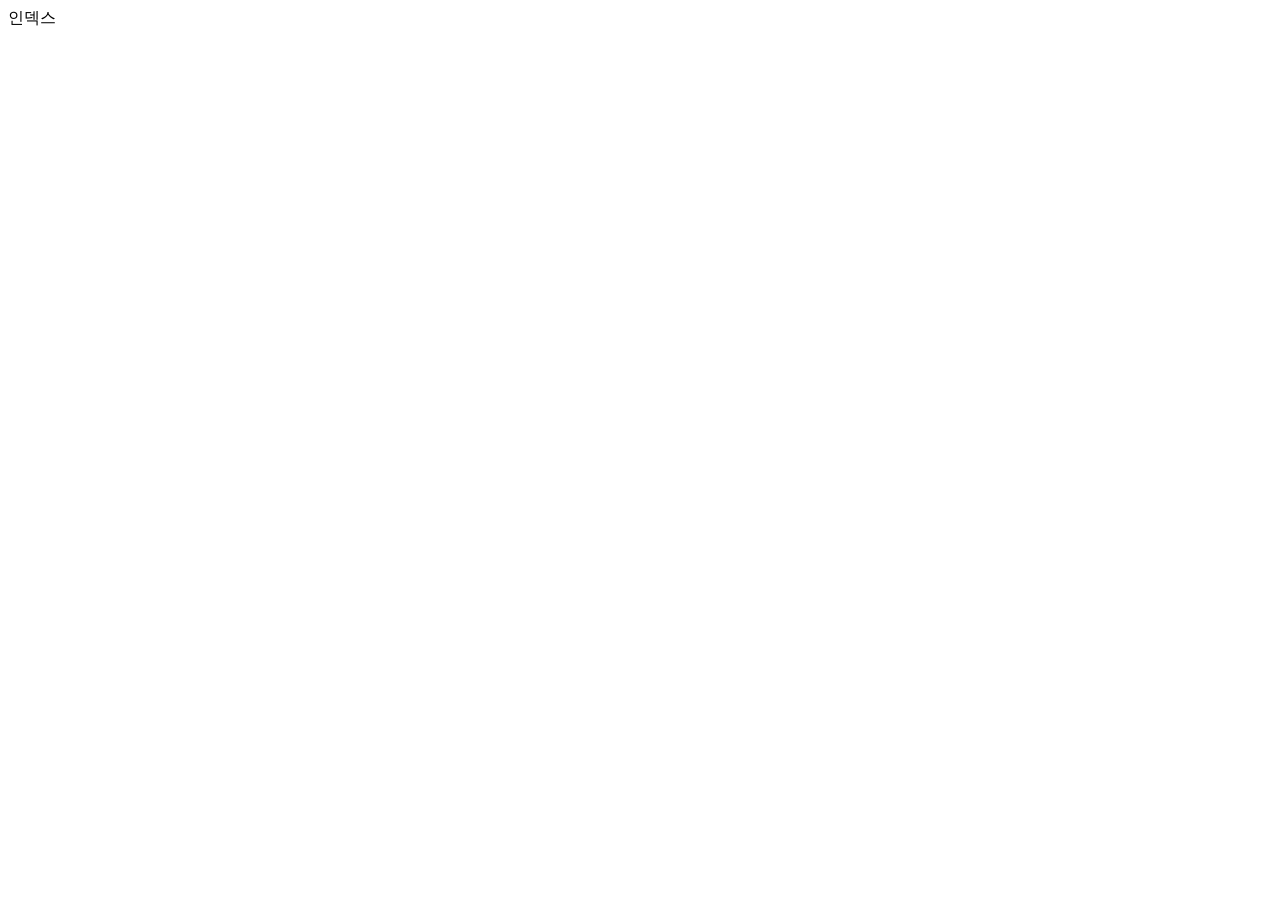
==== index.html @ f9bd388b "포트폴리오" ====
<!DOCTYPE html>
<html lang="ko">
<head>
  <meta charset="UTF-8">
  <meta name="viewport" content="width=device-width, initial-scale=1.0">
  <meta http-equiv="X-UA-Compatible" content="ie=edge">
  <title>Document</title>
</head>
<body>
  인덱스
</body>
</html>
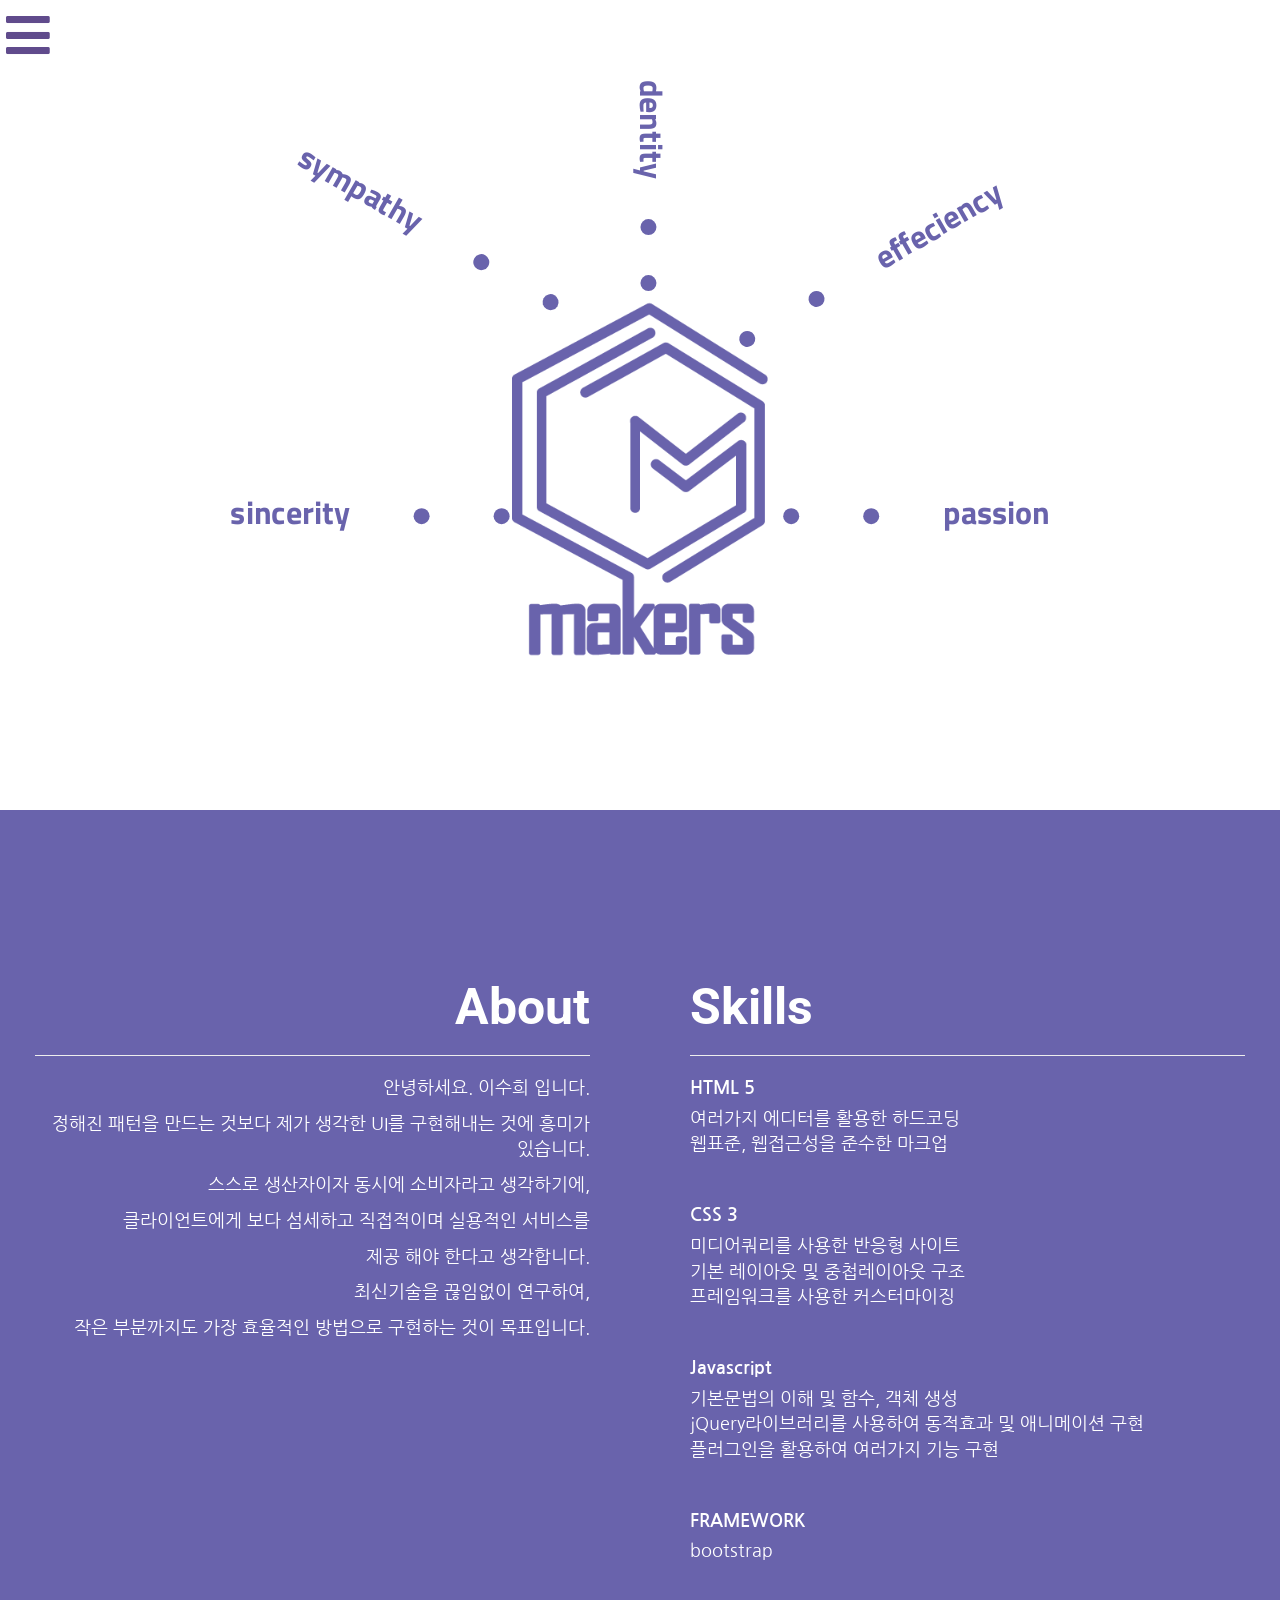
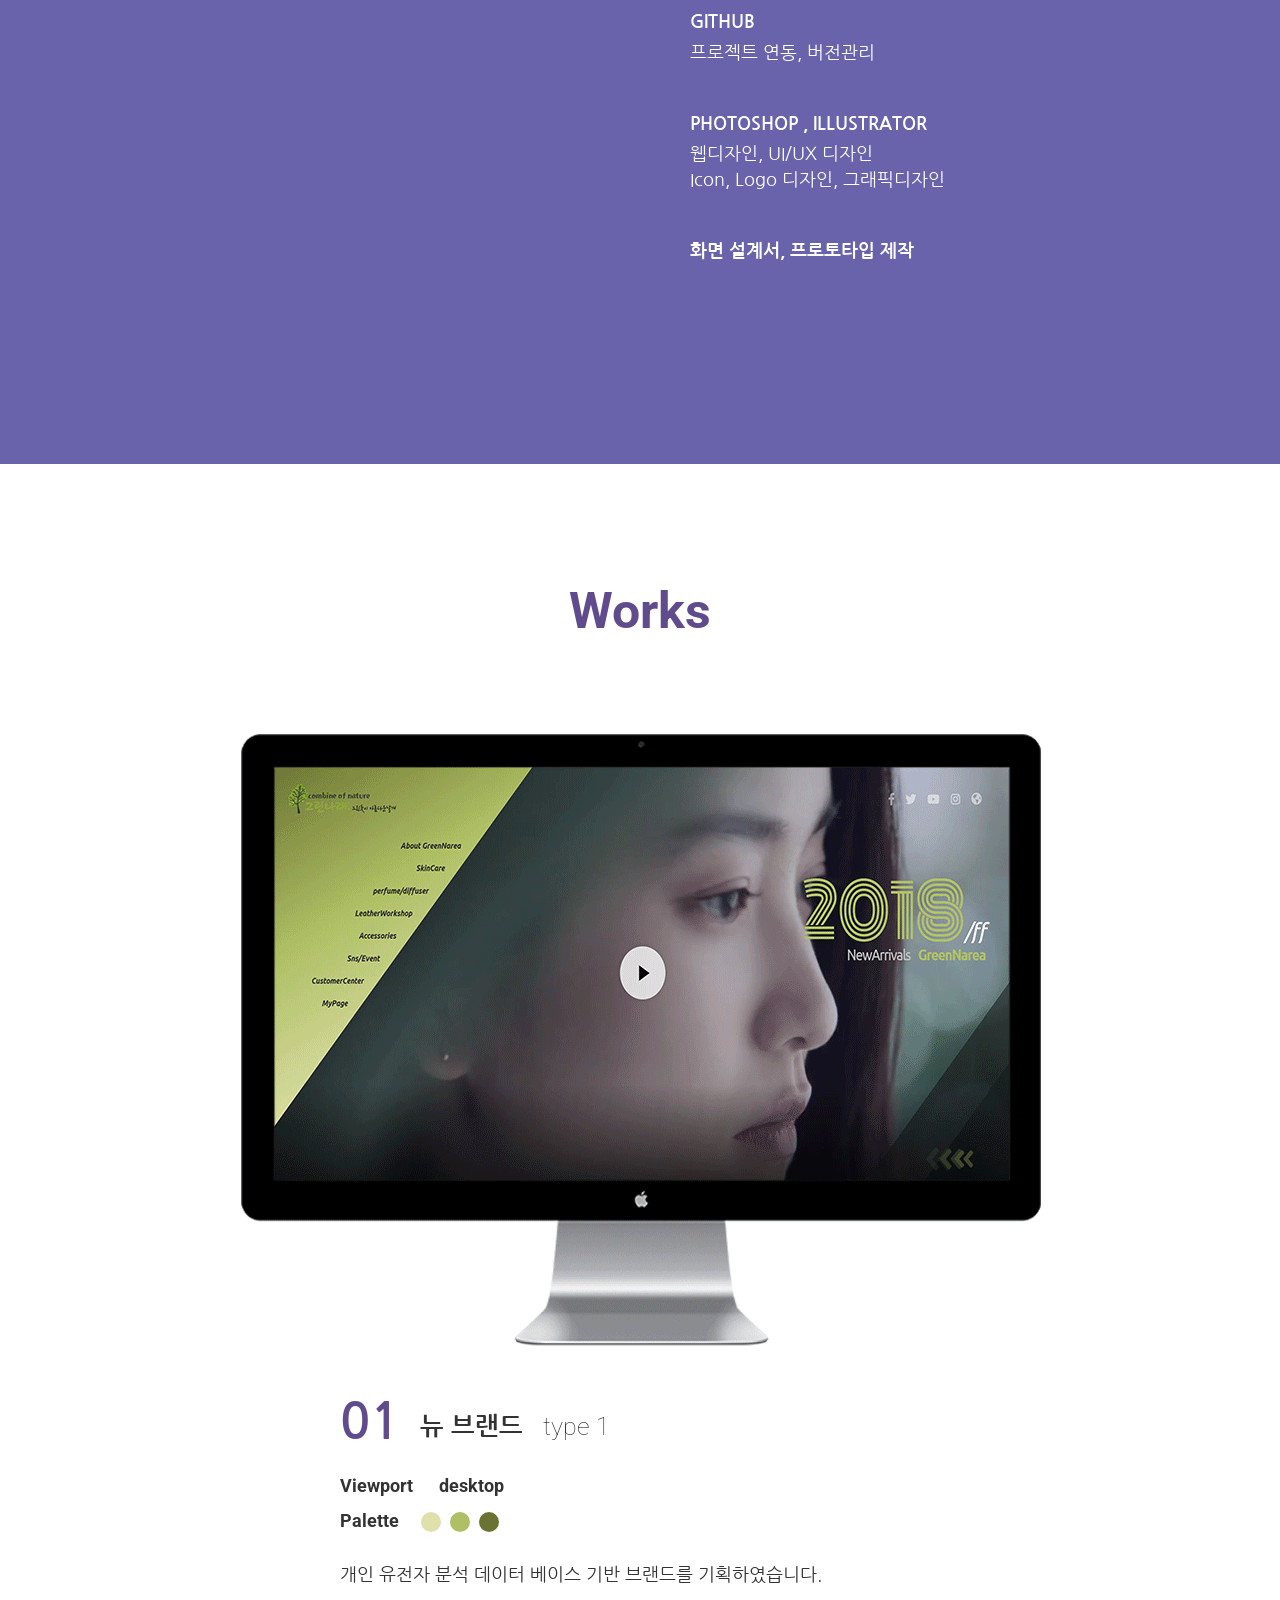
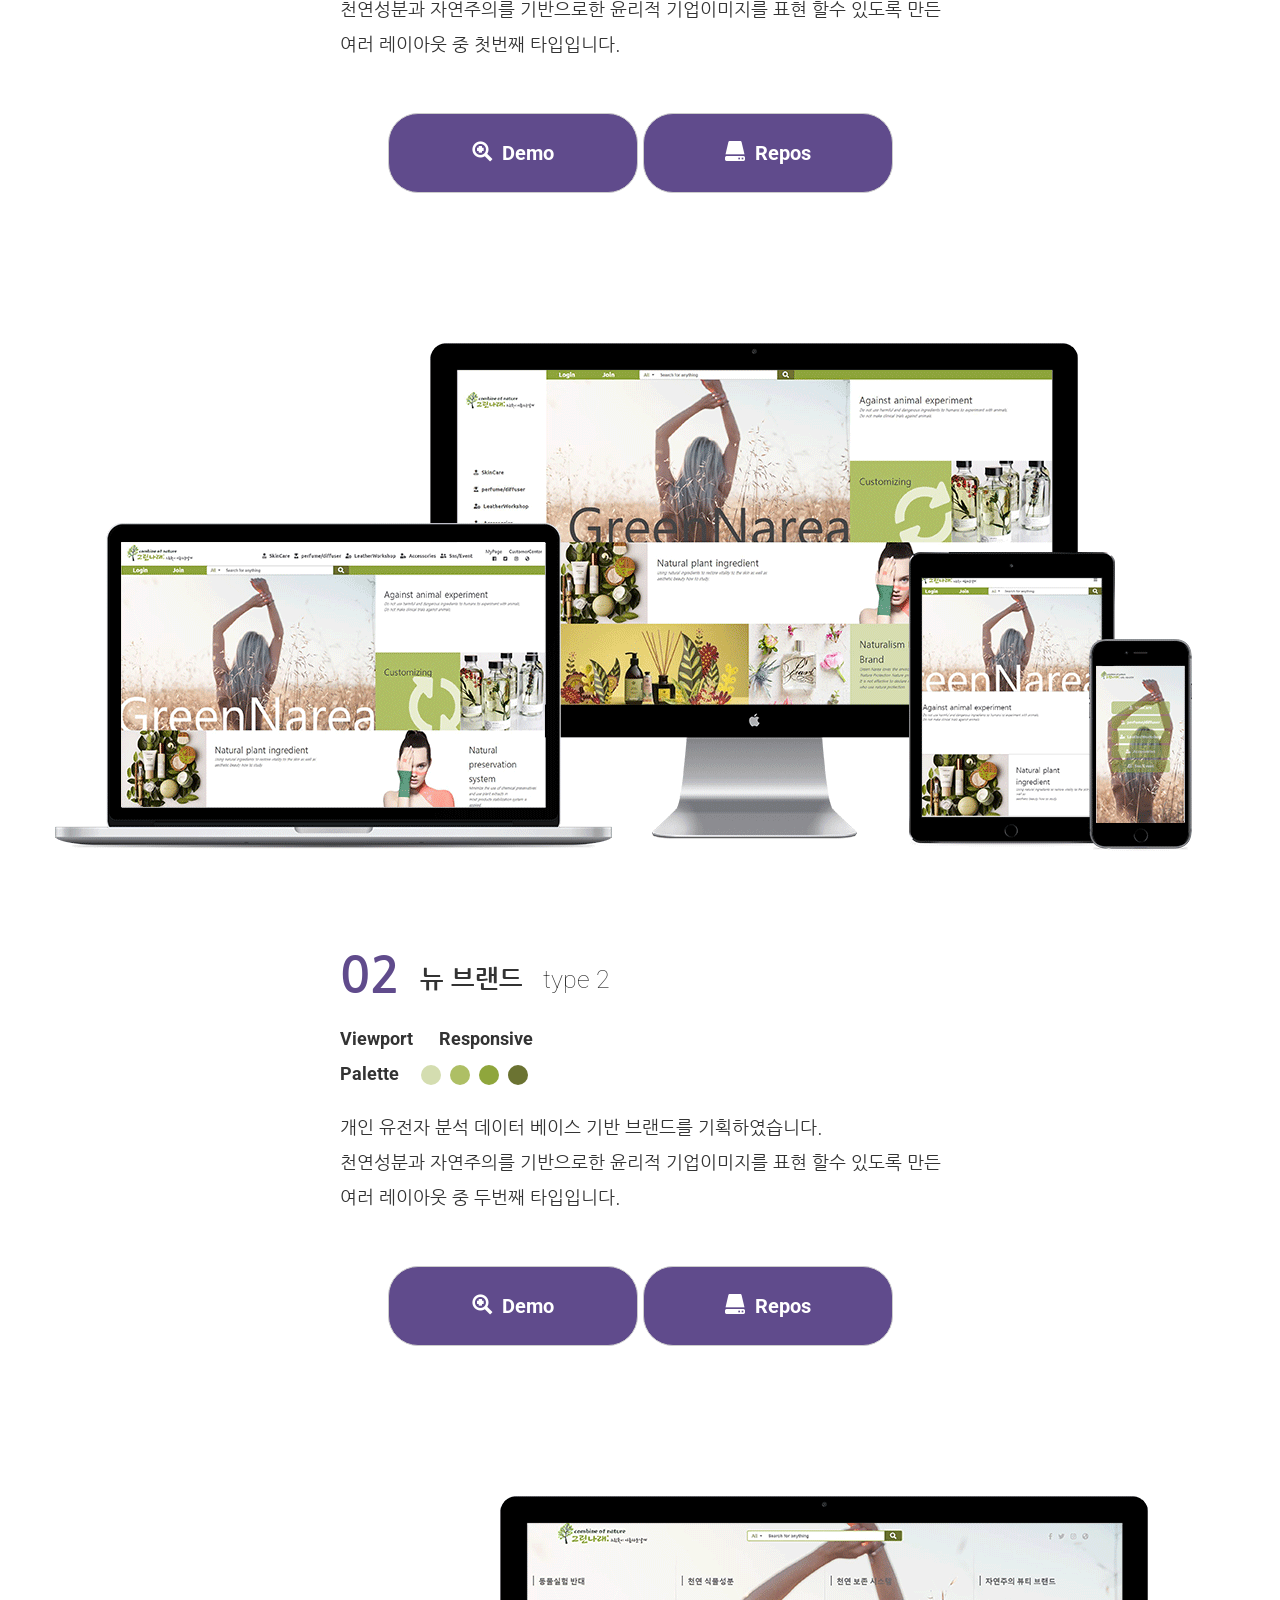
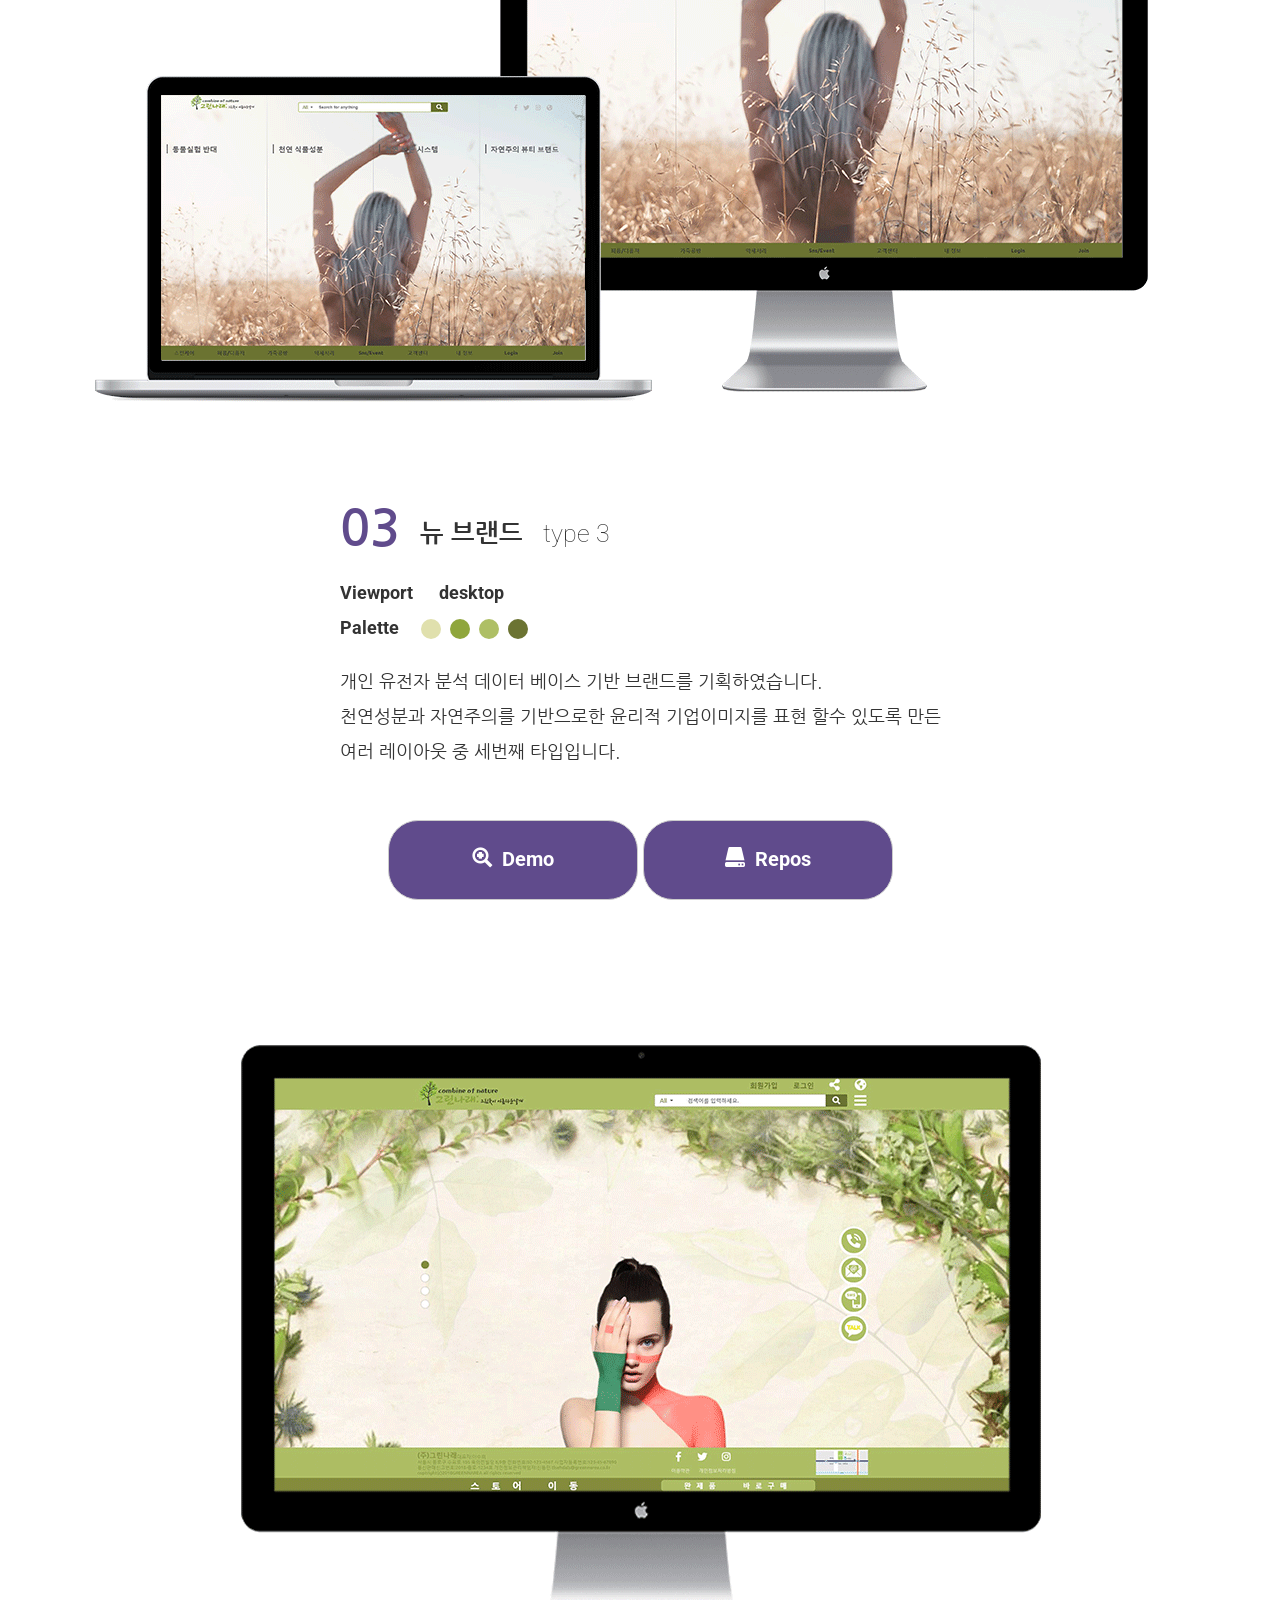
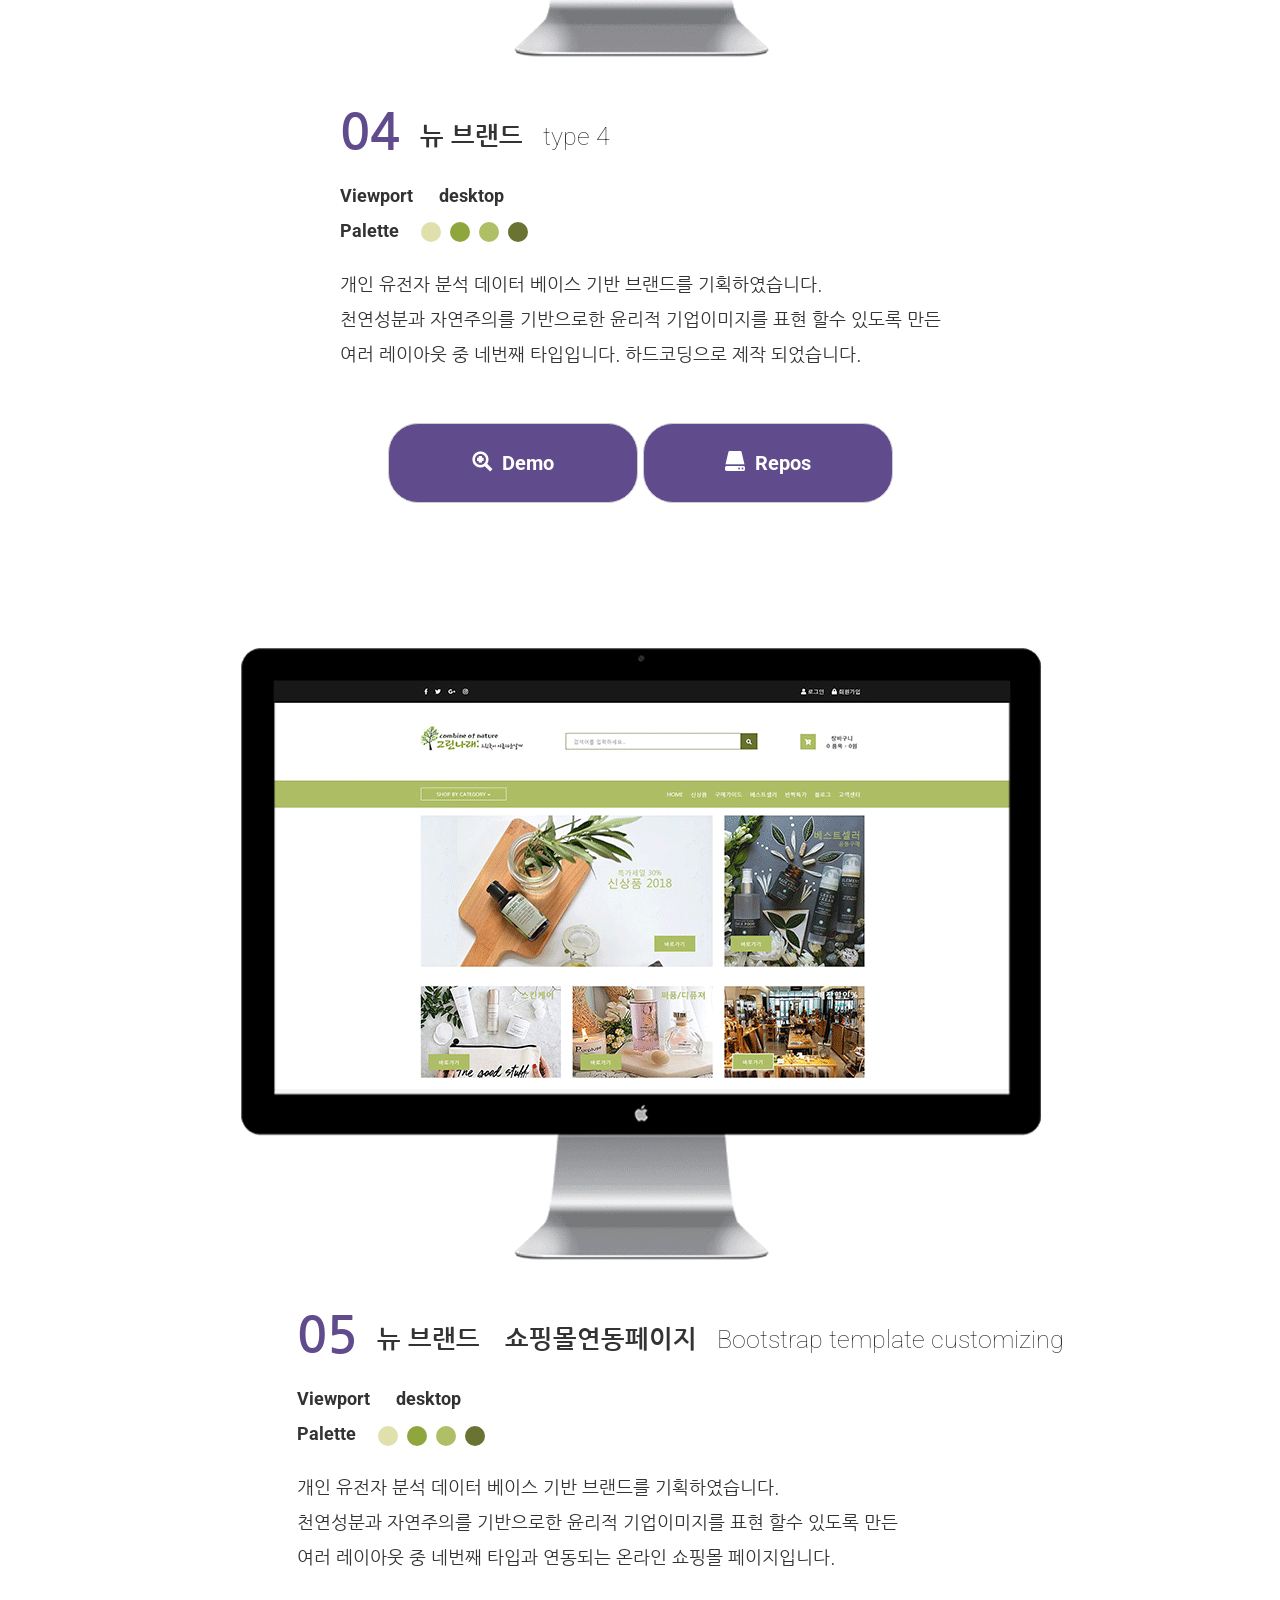
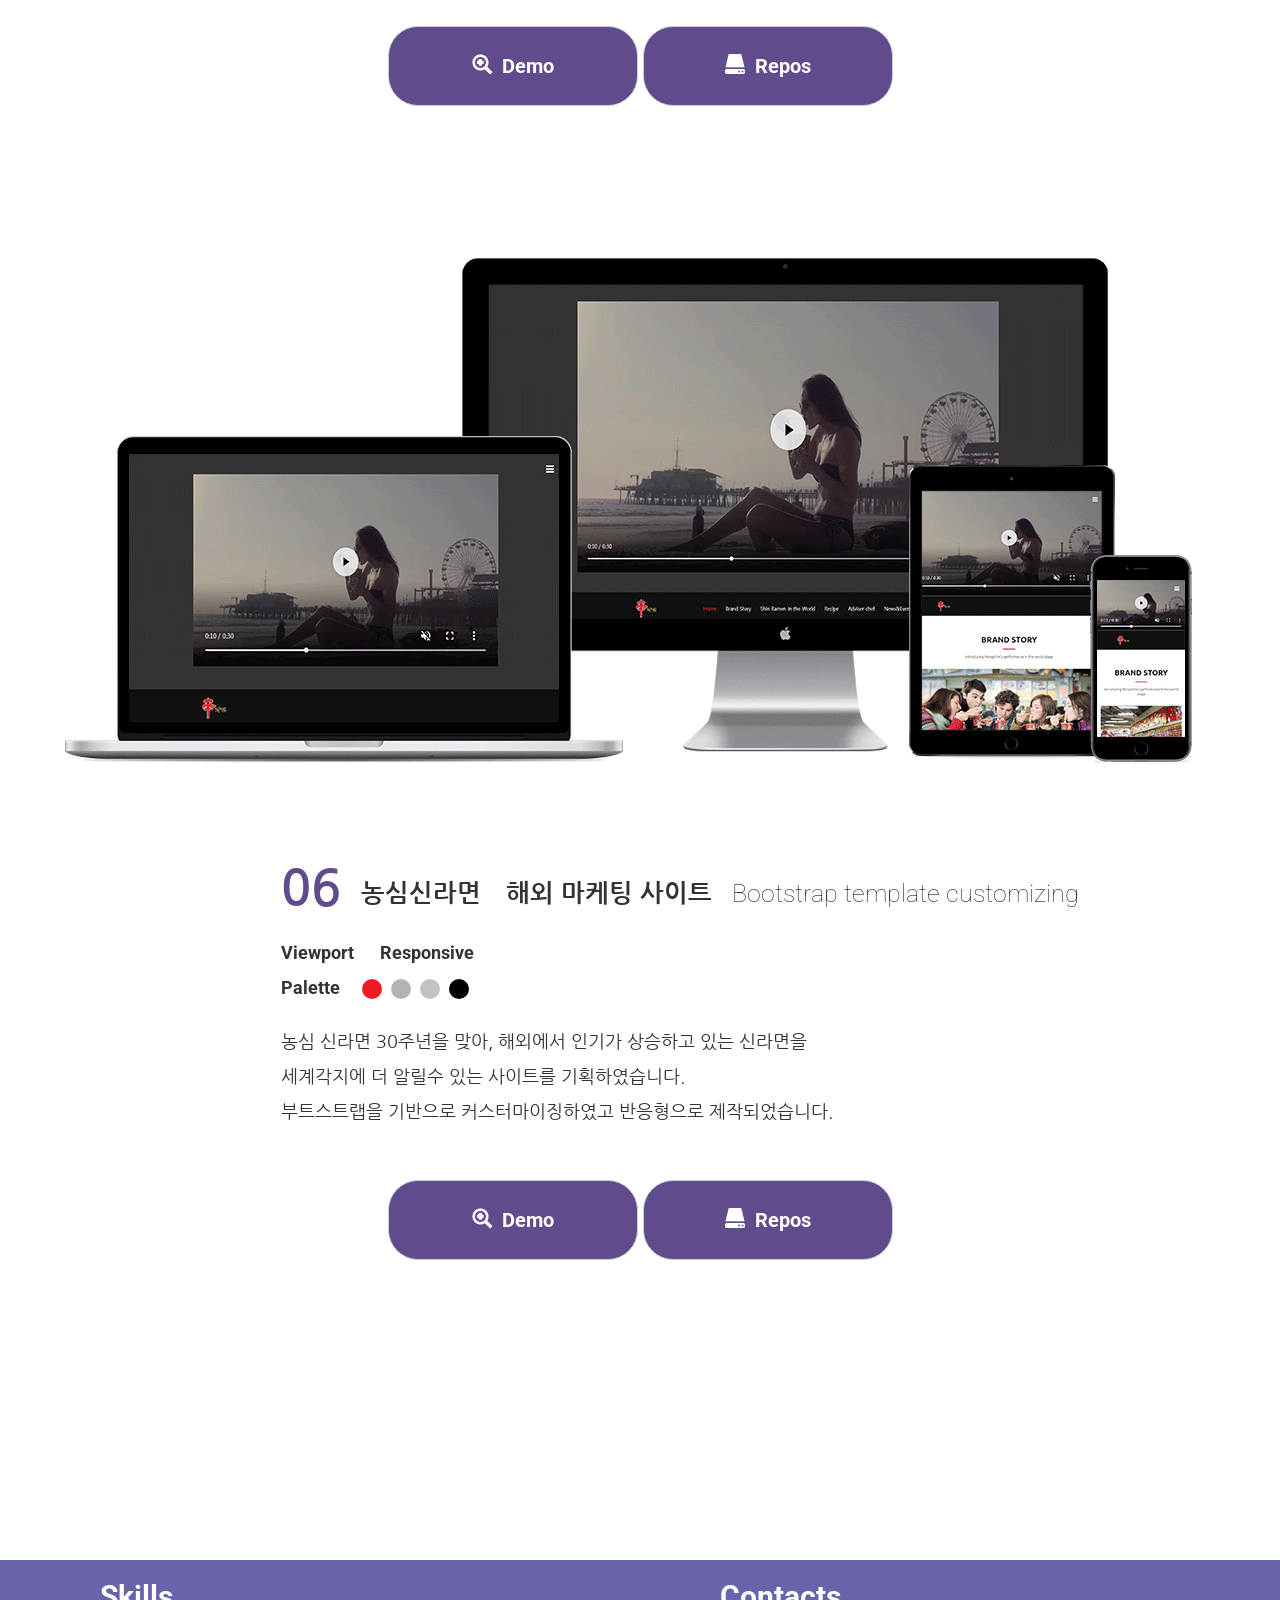
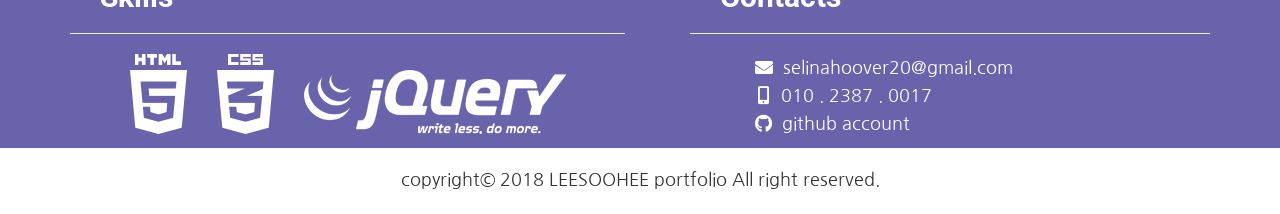
==== commit b57538e5: "up" ====
--- a/index.html
+++ b/index.html
@@ -4,9 +4,255 @@
   <meta charset="UTF-8">
   <meta name="viewport" content="width=device-width, initial-scale=1.0">
   <meta http-equiv="X-UA-Compatible" content="ie=edge">
-  <title>Document</title>
+  <title>PORTFOLIO | 웹 퍼블리셔 이수희</title>
+  <link rel="shortcut icon" href="img/favi.png" type="image/x-icon">
+  <link rel="stylesheet" href="https://maxcdn.bootstrapcdn.com/bootstrap/3.3.2/css/bootstrap.min.css">
+  <link rel="stylesheet" href="https://use.fontawesome.com/releases/v5.3.1/css/all.css" integrity="sha384-mzrmE5qonljUremFsqc01SB46JvROS7bZs3IO2EmfFsd15uHvIt+Y8vEf7N7fWAU" crossorigin="anonymous">
+  <link rel="stylesheet" href="css/style.css">
+  <script src="https://cdnjs.cloudflare.com/ajax/libs/jquery/3.3.1/jquery.min.js"></script>
+  <script src="https://maxcdn.bootstrapcdn.com/bootstrap/3.3.2/js/bootstrap.min.js"></script>
+  <script type="text/javascript" src="js/custom.js"></script>
 </head>
-<body>
-  인덱스
-</body>
-</html>
+<body data-spy="scroll" data-target="#sideNav">
+  <div class="container-fluid sizing">
+    <div class="row content">
+      <!-- nav //////////////////////////////////////////////////////////////////////-->
+      <nav id="sideNav" class="bg-lavender">
+        <button id="menu"><i class="fas fa-bars "></i></button>
+        <ul class="nav nav-pills nav-stacked">
+          <li><a href="#home">HOME</a></li>
+          <li><a href="#about">ABOUT</a></li>
+          <li><a href="#skills">SKILLS</a></li>
+          <li><a href="#portfolio">PORTFOLIO</a></li>
+          <li><a href="#contact">CONTACT</a></li>
+        </ul>
+      </nav>
+      <section>
+        <!-- page1 > HOME ///////////////////////////////////////////////////////////-->
+        <article id="home" class="center sizing">
+            <div class="logo center">
+              <img src="img/logo.png" alt="logo">
+            </div>
+            <div class="values center">
+              <ul>
+                <li>sincerity<span class="bg-pantone cir1"></span><span class="bg-pantone cir2"></span></li>
+                <li>sympathy<span class="bg-pantone cir1"></span><span class="bg-pantone cir2"></span></li>
+                <li>identity<span class="bg-pantone cir1"></span><span class="bg-pantone cir2"></span></li>
+                <li><span class="bg-pantone cir1"></span><span class="bg-pantone cir2"></span>effeciency</li>
+                <li><span class="bg-pantone cir1"></span><span class="bg-pantone cir2"></span>passion</li>
+              </ul>
+            </div>
+        </article>
+        <!-- page2 > about skills ///////////////////////////////////////////////////-->
+        <article id="about" class="bg-pantone row sizing">
+          <div class="text-box box1 col-md-6">
+          <h2>About</h2>
+          <hr>
+            <p>안녕하세요. 이수희 입니다.</p>
+            <p>정해진 패턴을 만드는 것보다 제가 생각한 UI를 구현해내는 것에 흥미가 있습니다.</p>
+            <p>스스로 생산자이자 동시에 소비자라고 생각하기에,</p>
+            <p>클라이언트에게 보다 섬세하고 직접적이며 실용적인 서비스를</p>
+            <p>제공 해야 한다고 생각합니다.</p>
+            <p>최신기술을 끊임없이 연구하여,</p>
+            <p>작은 부분까지도 가장 효율적인 방법으로 구현하는 것이 목표입니다.</p>
+          </div>
+          <div id="skills" class="text-box box2 col-md-6">
+            <h2>Skills</h2>
+            <hr>
+            <dl>
+              <dt>HTML 5</dt>
+              <dd>여러가지 에디터를 활용한 하드코딩</dd>
+              <dd>웹표준, 웹접근성을 준수한 마크업</dd>
+            </dl>
+            <dl>
+              <dt>CSS 3</dt>
+              <dd>미디어쿼리를 사용한 반응형 사이트</dd>
+              <dd>기본 레이아웃 및 중첩레이아웃 구조</dd>
+              <dd>프레임워크를 사용한 커스터마이징</dd>
+            </dl>
+            <dl>
+              <dt>Javascript</dt>
+              <dd>기본문법의 이해 및 함수, 객체 생성</dd>
+              <dd>jQuery라이브러리를 사용하여 동적효과 및 애니메이션 구현</dd>
+              <dd>플러그인을 활용하여 여러가지 기능 구현</dd>
+            </dl>
+            <dl>
+              <dt>FRAMEWORK</dt>
+              <dd>bootstrap</dd>
+            </dl>
+            <dl>
+              <dt>GITHUB</dt>
+              <dd>프로젝트 연동, 버전관리</dd>
+            </dl>
+            <dl>
+              <dt>PHOTOSHOP , ILLUSTRATOR</dt>
+              <dd>웹디자인, UI/UX 디자인</dd>
+              <dd>Icon, Logo 디자인, 그래픽디자인</dd>
+            </dl>
+            <dl>
+              <dt>화면 설계서, 프로토타입 제작</dt>
+            </dl>
+          </div>
+        </article>
+        <!-- page3 > portfolio //////////////////////////////////////////////////////-->
+        <article id="portfolio" class="center row sizing">
+          <h2 class="center">Works</h2>
+            <div class="Works1 center">
+              <div class="img-box center">
+                <img src="img/T1_1.png" alt="t1">
+              </div>
+              <div class="dt-box center">
+                <dl>
+                  <dt><span class="number">01</span><span class="title">뉴 브랜드</span><span class="type">type 1</span></dt>
+                  <dd class="sub_title">Viewport &emsp; desktop</dd>
+                  <dd class="sub_title">Palette&emsp; <span class="color1"></span>&ensp;<span class="color2"></span>&ensp;<span class="color3"></span></dd>
+                  <dd>개인 유전자 분석 데이터 베이스 기반 브랜드를 기획하였습니다.</dd>
+                  <dd>천연성분과 자연주의를 기반으로한 윤리적 기업이미지를 표현 할수 있도록 만든</dd>
+                  <dd>여러 레이아웃 중 첫번째 타입입니다.</dd>
+                </dl>
+              </div>
+              <button class="btn btn-default bg-lavender" aria-label="Left Align" onclick="window.open('https://selinahoover.github.io/portfolio/3.customizing/TemplateCustomizing-1.html')"><span class="glyphicon glyphicon-zoom-in" aria-hidden="true"></span>Demo</button>
+              <button class="btn btn-default bg-lavender" aria-label="Left Align" onclick="window.open('https://github.com/selinahoover/portfolio/blob/master/3.customizing/TemplateCustomizing-1.html')"><span class="glyphicon glyphicon-hdd" aria-hidden="true"></span>Repos</button>
+            </div>
+
+            <div class="Works2">
+              <div class="img-box center">
+                <img src="img/T2_all4.png" alt="t2">
+              </div>
+              <div class="dt-box center">
+                <dl>
+                  <dt><span class="number">02</span><span class="title">뉴 브랜드</span><span class="type">type 2</span></dt>
+                  <dd class="sub_title">Viewport &emsp; Responsive</dd>
+                  <dd class="sub_title">Palette&emsp; <span class="color1"></span>&ensp;<span class="color2"></span>&ensp;<span class="color3"></span>&ensp;<span class="color4"></span></dd>
+                  <dd>개인 유전자 분석 데이터 베이스 기반 브랜드를 기획하였습니다.</dd>
+                  <dd>천연성분과 자연주의를 기반으로한 윤리적 기업이미지를 표현 할수 있도록 만든</dd>
+                  <dd>여러 레이아웃 중 두번째 타입입니다.</dd>
+                </dl>
+              </div>
+              <button class="btn btn-default bg-lavender" aria-label="Left Align" onclick="window.open('https://selinahoover.github.io/portfolio/3.customizing/TemplateCustomizing-2.html')"><span class="glyphicon glyphicon-zoom-in" aria-hidden="true"></span>Demo</button>
+              <button class="btn btn-default bg-lavender" aria-label="Left Align" onclick="window.open('https://github.com/selinahoover/portfolio/blob/master/3.customizing/TemplateCustomizing-2.html')"><span class="glyphicon glyphicon-hdd" aria-hidden="true"></span>Repos</button>
+            </div>
+
+            <div class="Works3">
+              <div class="img-box center">
+                <img src="img/T4_2.png" alt="t4">
+              </div>
+              <div class="dt-box center">
+                <dl>
+                  <dt><span class="number">03</span><span class="title">뉴 브랜드</span><span class="type">type 3</span></dt>
+                  <dd class="sub_title">Viewport &emsp; desktop</dd>
+                  <dd class="sub_title">Palette&emsp; <span class="color1"></span>&ensp;<span class="color2"></span>&ensp;<span class="color3"></span>&ensp;<span class="color4"></span></dd>
+                  <dd>개인 유전자 분석 데이터 베이스 기반 브랜드를 기획하였습니다.</dd>
+                  <dd>천연성분과 자연주의를 기반으로한 윤리적 기업이미지를 표현 할수 있도록 만든</dd>
+                  <dd>여러 레이아웃 중 세번째 타입입니다.</dd>
+                </dl>
+              </div>
+              <button class="btn btn-default bg-lavender" aria-label="Left Align" onclick="window.open('https://selinahoover.github.io/portfolio/3.customizing/TemplateCustomizing-4.html')"><span class="glyphicon glyphicon-zoom-in" aria-hidden="true"></span>Demo</button>
+              <button class="btn btn-default bg-lavender" aria-label="Left Align" onclick="window.open('https://github.com/selinahoover/portfolio/blob/master/3.customizing/TemplateCustomizing-4.html')"><span class="glyphicon glyphicon-hdd" aria-hidden="true"></span>Repos</button>
+            </div>
+
+            <div class="Works4">
+              <div class="img-box center">
+                <img src="img/greennarea_desktop.png" alt="greennarea">
+              </div>
+              <div class="dt-box center">
+                <dl>
+                  <dt><span class="number">04</span><span class="title">뉴 브랜드</span><span class="type">type 4</span></dt>
+                  <dd class="sub_title">Viewport &emsp; desktop</dd>
+                  <dd class="sub_title">Palette&emsp; <span class="color1"></span>&ensp;<span class="color2"></span>&ensp;<span class="color3"></span>&ensp;<span class="color4"></span></dd>
+                  <dd>개인 유전자 분석 데이터 베이스 기반 브랜드를 기획하였습니다.</dd>
+                  <dd>천연성분과 자연주의를 기반으로한 윤리적 기업이미지를 표현 할수 있도록 만든</dd>
+                  <dd>여러 레이아웃 중 네번째 타입입니다. 하드코딩으로 제작 되었습니다.</dd>
+                </dl>
+              </div>
+              <button class="btn btn-default bg-lavender" aria-label="Left Align" onclick="window.open('https://selinahoover.github.io/portfolio/1-1.GreenNarea/index.html')"><span class="glyphicon glyphicon-zoom-in" aria-hidden="true"></span>Demo</button>
+              <button class="btn btn-default bg-lavender" aria-label="Left Align" onclick="window.open('https://github.com/selinahoover/portfolio/blob/master/1-1.GreenNarea/index.html')"><span class="glyphicon glyphicon-hdd" aria-hidden="true"></span>Repos</button>
+            </div>
+
+            <div class="Works5">
+              <div class="img-box center">
+                <img src="img/greennareaMall_desktop.png" alt="greennareaMall">
+              </div>
+              <div class="dt-box center">
+                <dl>
+                  <dt><span class="number">05</span><span class="title">뉴 브랜드&emsp;쇼핑몰연동페이지</span><span class="type">Bootstrap template customizing</span></dt>
+                  <dd class="sub_title">Viewport &emsp; desktop</dd>
+                  <dd class="sub_title">Palette&emsp; <span class="color1"></span>&ensp;<span class="color2"></span>&ensp;<span class="color3"></span>&ensp;<span class="color4"></span></dd>
+                  <dd>개인 유전자 분석 데이터 베이스 기반 브랜드를 기획하였습니다.</dd>
+                  <dd>천연성분과 자연주의를 기반으로한 윤리적 기업이미지를 표현 할수 있도록 만든</dd>
+                  <dd>여러 레이아웃 중 네번째 타입과 연동되는 온라인 쇼핑몰 페이지입니다.</dd>
+                </dl>
+              </div>
+              <button class="btn btn-default bg-lavender" aria-label="Left Align" onclick="window.open('https://selinahoover.github.io/portfolio/1-2.GreenNareaMall/index.html')"><span class="glyphicon glyphicon-zoom-in" aria-hidden="true"></span>Demo</button>
+              <button class="btn btn-default bg-lavender" aria-label="Left Align" onclick="window.open('https://github.com/selinahoover/portfolio/blob/master/1-2.GreenNareaMall/index.html')"><span class="glyphicon glyphicon-hdd" aria-hidden="true"></span>Repos</button>
+            </div>
+
+            <div class="Works6">
+              <div class="img-box center">
+                <img src="img/shinramen_all4.png" alt="shinramen">
+              </div>
+              <div class="dt-box center">
+                <dl>
+                  <dt><span class="number">06</span><span class="title">농심신라면&emsp;해외 마케팅 사이트</span><span class="type">Bootstrap template customizing</span></dt>
+                  <dd class="sub_title">Viewport &emsp; Responsive</dd>
+                  <dd class="sub_title">Palette&emsp; <span class="color1"></span>&ensp;<span class="color2"></span>&ensp;<span class="color3"></span>&ensp;<span class="color4"></span></dd>
+                  <dd>농심 신라면 30주년을 맞아,  해외에서 인기가 상승하고 있는  신라면을</dd>
+                  <dd>세계각지에 더 알릴수 있는 사이트를 기획하였습니다.</dd>
+                  <dd>부트스트랩을 기반으로 커스터마이징하였고 반응형으로 제작되었습니다.</dd>
+                </dl>
+              </div>
+              <button class="btn btn-default bg-lavender" aria-label="Left Align" onclick="window.open('https://selinahoover.github.io/portfolio/2.ShinRamen/')"><span class="glyphicon glyphicon-zoom-in" aria-hidden="true"></span>Demo</button>
+              <button class="btn btn-default bg-lavender" aria-label="Left Align" onclick="window.open('https://github.com/selinahoover/portfolio/blob/master/2.ShinRamen/index.html')"><span class="glyphicon glyphicon-hdd" aria-hidden="true"></span>Repos</button>
+            </div>
+          </article>
+        </section>
+      </div>
+    </div>
+  <!-- page4 > contact //////////////////////////////////////////////////////////-->
+  <footer id="contact" class="bg-pantone sizing">
+    <div class="container">
+      <div class="row">
+        <div class="col-sm-6 con1">
+            <h3>Skills</h3>
+            <hr>
+            <ul class="list-unstyled list-inline">
+              <li><img src="img/html.png" alt="html5"></li>
+              <li><img src="img/css.png" alt="css3"></li>
+              <li><img src="img/jquery.png" alt="jquery"></li>
+            </ul>
+        </div>
+        <div class="col-sm-6 con2">
+            <h3>Contacts</h3>
+            <hr>
+            <ul class="list-unstyled">
+              <li>
+                <span class="fas fa-envelope"></span>selinahoover20@gmail.com</li>
+              <li>
+                <span class="fas fa-mobile-alt"></span>010 . 2387 . 0017</li>
+              <li>
+                <a href="https://github.com/selinahoover/portfolio" target="_blank" title="github">
+                  <span class="fab fa-github"></span>github account</li></a>
+            </ul>
+        </div>
+      </div>
+    </div>
+    <div class="center bg-white p20 sizing">
+      copyright&copy; 2018 LEESOOHEE portfolio All right reserved.
+    </div>
+  </footer>
+
+
+  <!-- 위로가기 ///////////////////////////////////////////////////////////////////-->
+  <a href="#home" id="goTop" class="btn btn-Warning glyphicon glyphicon-arrow-up">
+    <span class="sr-only">위로가기</span>
+  </a>
+
+  <!-- 로딩화면 /////////////////////////////////////////////////////////////////// -->
+  <div id="loading">
+    <div class="loading">
+      <h1>LOADING</h1>
+      <div class="bar1"></div>
+      <div class="bar2"></div>
+      <div class="bar3"></div>
+    </div>
+  </div>
--- a/css/style.css
+++ b/css/style.css
@@ -0,0 +1,202 @@
+@charset "UTF-8";
+@import url('https://fonts.googleapis.com/css?family=Nanum+Gothic:400,700');
+@import url('https://fonts.googleapis.com/css?family=Ruslan+Display|Titillium+Web:400,600,700');
+@import url('https://fonts.googleapis.com/css?family=Roboto:400,500,700');
+
+/*  Reset CSS  */
+* { margin:0;  padding:0;}
+ul,li {list-style: none; text-decoration: none;}
+a { outline:0; text-decoration:none; display: inline-block; color:#bbb;}
+img { border:0; max-width: 100%;}
+label, span, a{ display: inline-block;}
+button{border:0; background: none; outline: none; cursor: pointer;}
+body{font-family: 'Nanum Gothic', sans-serif; font-size: 18px;}
+.text-overflow{text-overflow: ellipsis; overflow: hidden; white-space: nowrap;}
+.skip{font-size: 0; text-indent: -9999px; position: absolute; left:-9999px;}
+h2{font-size: 50px; font-weight: bold; padding-top: 100px;}
+/* common */
+.bg-pantone{background: #6963ac;}
+.bg-lavender{background: #604b8c;}
+.bg-white{background: #fff;}
+.center{text-align: center;}
+.p20{padding: 20px;}
+.sizing{box-sizing: border-box; overflow: hidden;}
+#sideNav,h2,h3,.type,.sub_title,button{font-family: 'Roboto', sans-serif;}
+
+/* color  :  #745bf5; #604b8c; #6963ac; #fff; */
+
+
+/* loading---------------------------------------------------------------------- */
+#loading{
+  position: fixed; top: 0; left:0;
+  width: 100%; height: 100%;
+  background: linear-gradient(45deg, #0f8, #08f);
+  font-family: sans-serif;
+  animation: bg 10s infinite;
+  z-index: 100;}
+.loading{
+  position: absolute;
+  top:50%; left: 50%;
+  transform: translate(-50%, -50%);
+  height: 150px;}
+.loading h1{color: #fff; letter-spacing: 10px;}
+.loading div{
+  width: 10px; height: 50px;
+  background:  rgba(255,255,255,0.7);
+  position: absolute;
+  bottom :0;
+  border-radius: 5px;
+  margin-left: -5px;
+  animation: bar 1.5s infinite;}
+.loading .bar1{left:40%;}
+.loading .bar2{left:50%; animation-delay: 0.1s;}
+.loading .bar3{left:60%;animation-delay: 0.2s;}
+@keyframes bg {
+  0%{filter:hue-rotate(0deg);}
+  100%{filter:hue-rotate(360deg);}}
+@keyframes bar {
+  0%{transform: translateY(0);}
+  33%{transform: translateY(24px); height: 10px;}
+  66%{transform: translateY(-16px);}
+  88%{transform: translateY(4px);}
+  100%{transform: translateY(0);}}
+
+
+/* 위로가기 --------------------------------------------------------------------- */
+#goTop{
+  position: fixed; right:15px; bottom: 35px; transition:1s; top:initial;
+  visibility: hidden; opacity: 0;
+}
+#goTop.on{visibility: visible; opacity: 1;}
+.btn-Warning{font-size: 30px;}
+.btn-Warning:hover{background: #604b8c;}
+
+/* nav ------------------------------------------------------------------------- */
+#sideNav{
+  position: fixed; left: -400px; height: 100%; width: 400px;
+  padding: 100px 0; transition: 0.5s; box-sizing: border-box;}
+#menu{position: absolute; right: -50px; top: 10px;}
+#menu i{font-size: 50px; color: #604b8c;}
+#sideNav ul{position: relative;top: 50%; transform: translateY(-50%);text-align: center; display: none;}
+#sideNav ul li{padding: 30px 0;}
+#sideNav ul li a:hover{color: #745bf5; font-size: 2em; transition: 1.5s;}
+#sideNav ul li a{font-size: 30px; color: #fff; line-height: 50px;}
+.nav-pills>li.active>a, .nav-pills>li.active>a:focus, .nav-pills>li.active>a:hover{background: none;}
+.nav>li>a:focus, .nav>li>a:hover{background: none;}
+
+#sideNav.open{left: 0px; transition: 0.5s; z-index: 1;}
+
+/* home ------------------------------------------------------------------------ */
+#home{height: 90vh; font-family: 'Titillium Web', sans-serif; }
+#home .logo{position:absolute; transform:translatex(-50%); bottom:63px; left:50%;}
+#home .values ul{color:#6963ac;}
+#home .values ul li{position: absolute; font-size: 40px; font-weight: bold;
+    transition: 1s;
+  }
+#home .values ul li span{width: 20px; height: 20px;
+    border-radius: 50%; margin-left: 80px;}
+#home .values ul li:nth-child(1){left: 10%;bottom: 242px;}
+#home .values ul li:nth-child(2){left: 15%; bottom: 597px; transform: rotate(30deg);}
+#home .values ul li:nth-child(3){left: 50%; top: 12%; margin-left: 15px;
+  transform: rotate(90deg) translateX(-50%); transform-origin: left;}
+#home .values ul li:nth-child(3) span{margin-left:50px;; transform: rotate(0deg);}
+#home .values ul li:nth-child(4) span,#home .values ul li:nth-child(5) span{margin-left:0; margin-right: 80px;}
+#home .values ul li:nth-child(4){right:13%; bottom: 552px; transform: rotate(-30deg);}
+#home .values ul li:nth-child(5){right:10%; bottom: 242px;}
+
+/* about skills ---------------------------------------------------------------- */
+#about{color:#fff; overflow: hidden; padding-bottom: 100px;}
+#about > div{visibility: hidden; padding: 50px;}
+#about > div:nth-child(1){text-align: right;}
+#about > div dl{padding-bottom:25px;}
+#about > div dl dt{padding-bottom: 5px;}
+.slide-left{visibility: visible !important; animation: left 2s;}
+.slide-right{visibility: visible !important; animation: right 2s;}
+@keyframes left {
+  0%{opacity: 0; transform: translateX(-100%);}
+  100%{opacity: 1; transform: translateX(0%);}
+}
+@keyframes right {
+  0%{opacity: 0; transform: translateX(100%);}
+  100%{opacity: 1; transform: translateX(0%);}
+}
+@media (max-width:1200px) {
+  #about > div{text-align: center !important;}
+}
+
+
+/* portfolio -------------------------------------------------------------------*/
+/* 공통 */
+#portfolio h2{color: #604b8c;}
+#portfolio .img-box{margin-top: 50px;}
+#portfolio .Works4 .img-box,#portfolio .Works5 .img-box{margin-top: 100px;}
+#portfolio .img-box img{}
+#portfolio .dt-box{}
+#portfolio dl{ display:inline-block; margin-bottom: 50px; text-align:left;}
+#portfolio dt{padding-bottom: 10px;}
+#portfolio dt .number{font-size:50px; color:#604b8c; padding-right:20px; vertical-align:sub;}
+#portfolio dt .title{font-size: 25px; font-weight: bold;}
+#portfolio dt .type{font-size: 25px; font-weight: 100; padding-left: 20px;}
+#portfolio .sub_title{font-weight: bold;}
+#portfolio dd span{width:20px; height:20px; background:#ccc; border-radius:50%; vertical-align:middle;}
+#portfolio dd{line-height: 35px;}
+#portfolio dd:nth-child(3){padding-bottom: 20px;}
+#portfolio button{width:250px; height:80px; border-radius:30px;
+    color:#fff; font-size:20px; font-weight:bold;}
+#portfolio button:hover{background:rgba(96, 75, 140,0.9); color:#604b8c;}
+.glyphicon-zoom-in,.glyphicon-hdd{padding-right: 10px;}
+
+/* Works1 */
+#portfolio .Works1{}
+#portfolio .Works1 dd .color1{background:#e0e0ad;}
+#portfolio .Works1 dd .color2{background:#aebf65;}
+#portfolio .Works1 dd .color3{background:#6b7332;}
+/* Works2 */
+#portfolio .Works2 dd .color1{background:#d4ddb0;}
+#portfolio .Works2 dd .color2{background:#aebf65;}
+#portfolio .Works2 dd .color3{background:#8fa63c;}
+#portfolio .Works2 dd .color4{background:#6b7332;}
+/* Works3 */
+#portfolio .Works3 dd .color1{background:#e0e0ad;}
+#portfolio .Works3 dd .color2{background:#8fa63c;}
+#portfolio .Works3 dd .color3{background:#aebf65;}
+#portfolio .Works3 dd .color4{background:#6b7332;}
+/* Works4 */
+#portfolio .Works4 dd .color1{background:#e0e0ad;}
+#portfolio .Works4 dd .color2{background:#8fa63c;}
+#portfolio .Works4 dd .color3{background:#aebf65;}
+#portfolio .Works4 dd .color4{background:#6b7332;}
+/* Works5 */
+#portfolio .Works5 dd .color1{background:#e0e0ad;}
+#portfolio .Works5 dd .color2{background:#8fa63c;}
+#portfolio .Works5 dd .color3{background:#aebf65;}
+#portfolio .Works5 dd .color4{background:#6b7332;}
+/* Works6 */
+#portfolio .Works6{padding-bottom: 300px;}
+#portfolio .Works6 dd .color1{background:#ed1c24;}
+#portfolio .Works6 dd .color2{background:#b3b3b3;}
+#portfolio .Works6 dd .color3{background:#c2c2c2;}
+#portfolio .Works6 dd .color4{background:#000;}
+
+
+/* footer contact --------------------------------------------------------------*/
+#contact {}
+#contact h3{font-size:30px; font-weight:bold;
+    color:#fff; padding-left:30px;}
+#contact ul{padding-left: 50px;}
+#contact li{float:left; padding:0 15px; line-height:28px; color:#fff;}
+#contact .con2 li{float: none;}
+#contact a{color: #fff;}
+#contact a:focus, #contact a:hover{color:#000; text-decoration:none;}
+#contact li span{padding-right: 10px;}
+#contact  li:nth-child(2) span{padding-left:3px; padding-right: 12px;}
+#contact .con1{}
+#contact .con2{padding-left: 50px;}
+#contact .text-center{clear: both;font-size:20px; color:#604b8c; padding: 50px 0;}
+
+
+/* media query -----------------------------------------------------------------*/
+@media (min-width:768px){
+  #home{transform: scale(0.8);}
+  #portfolio .Works5 .dt-box,#portfolio .Works6 .dt-box{padding-left: 80px;}
+}
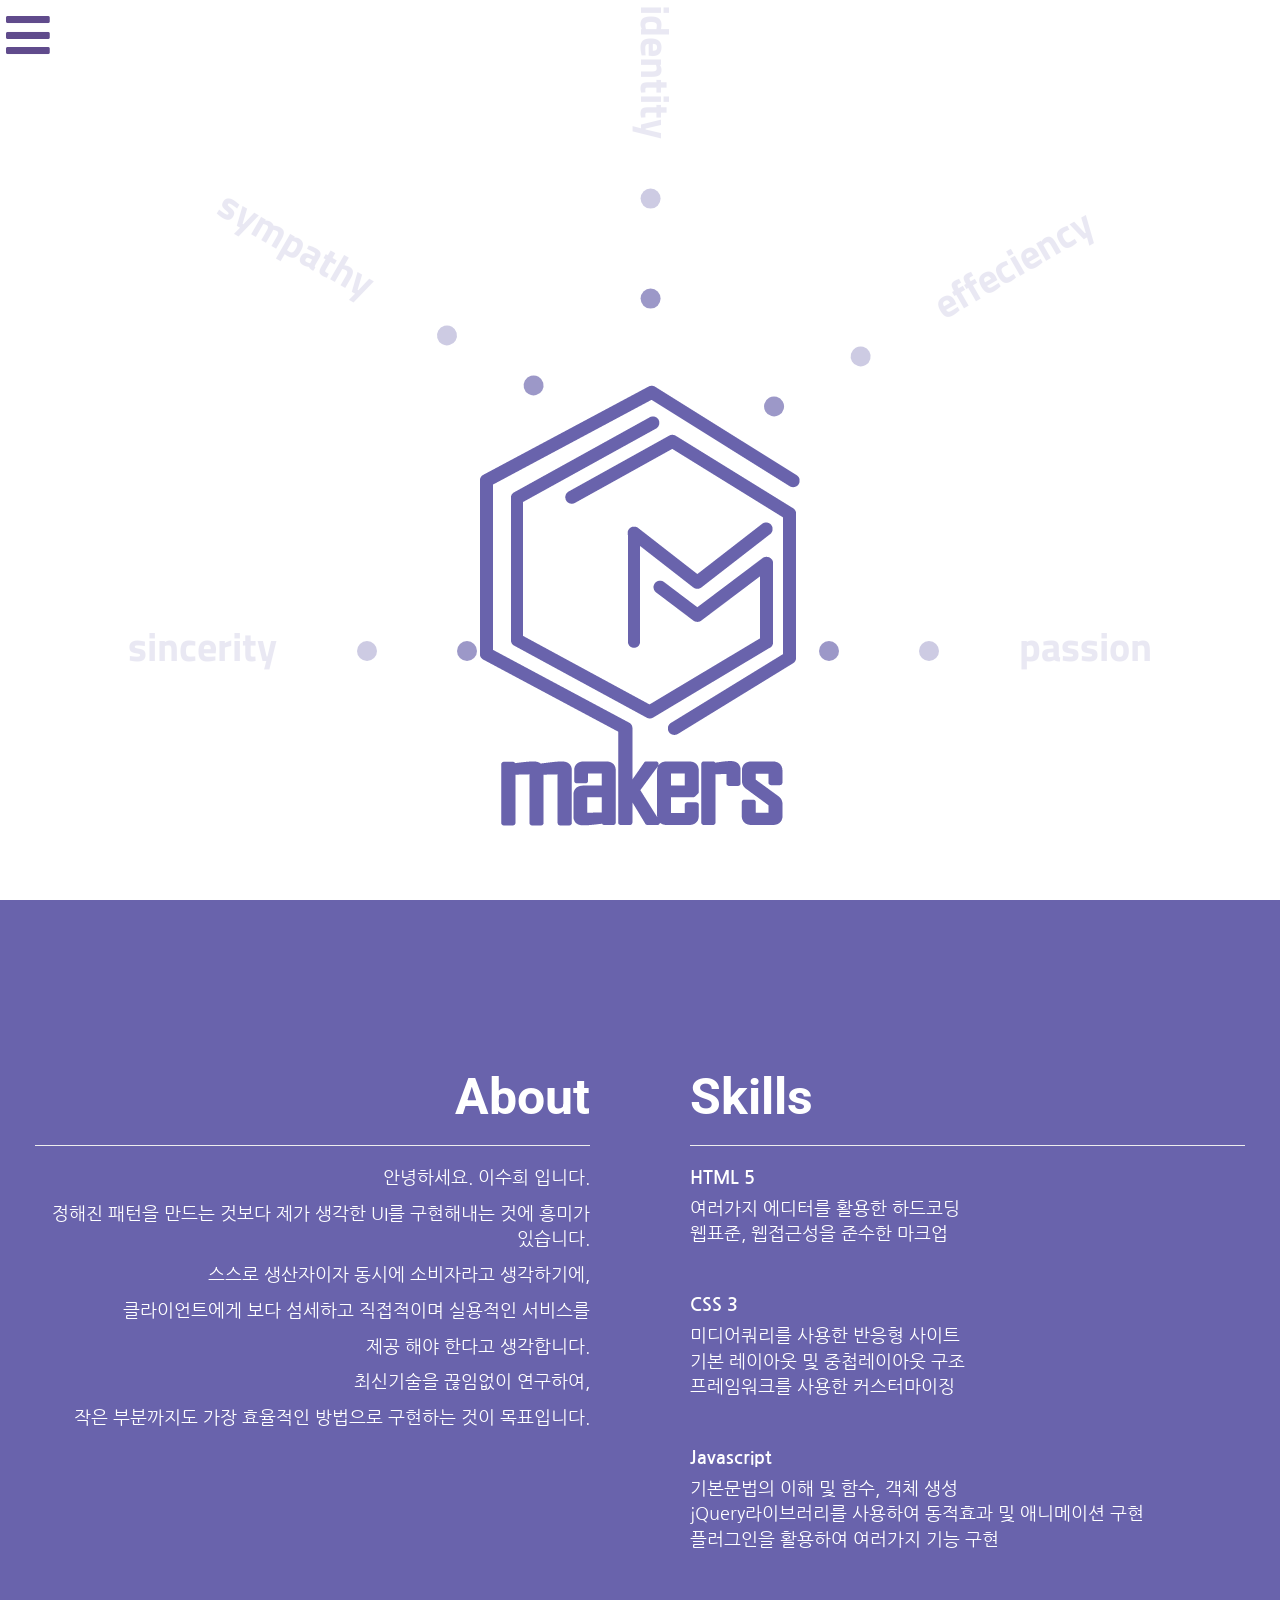
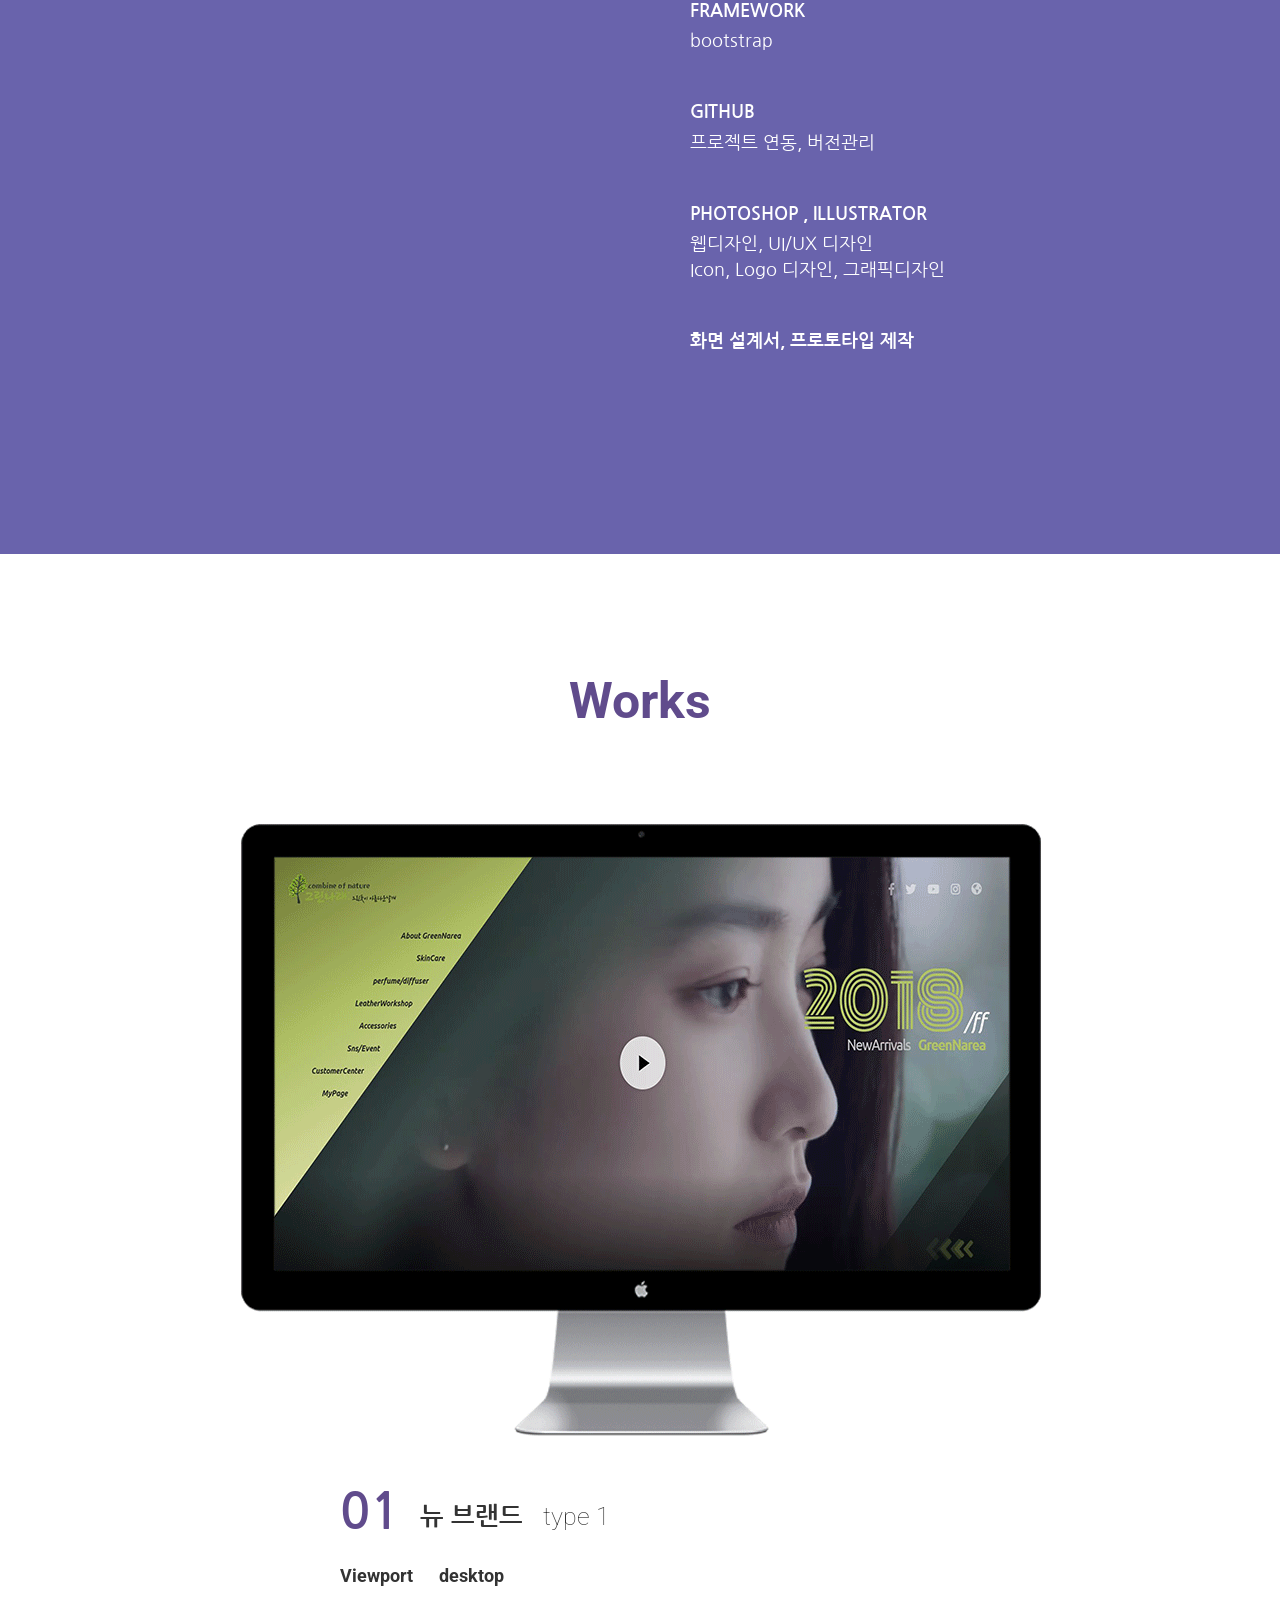
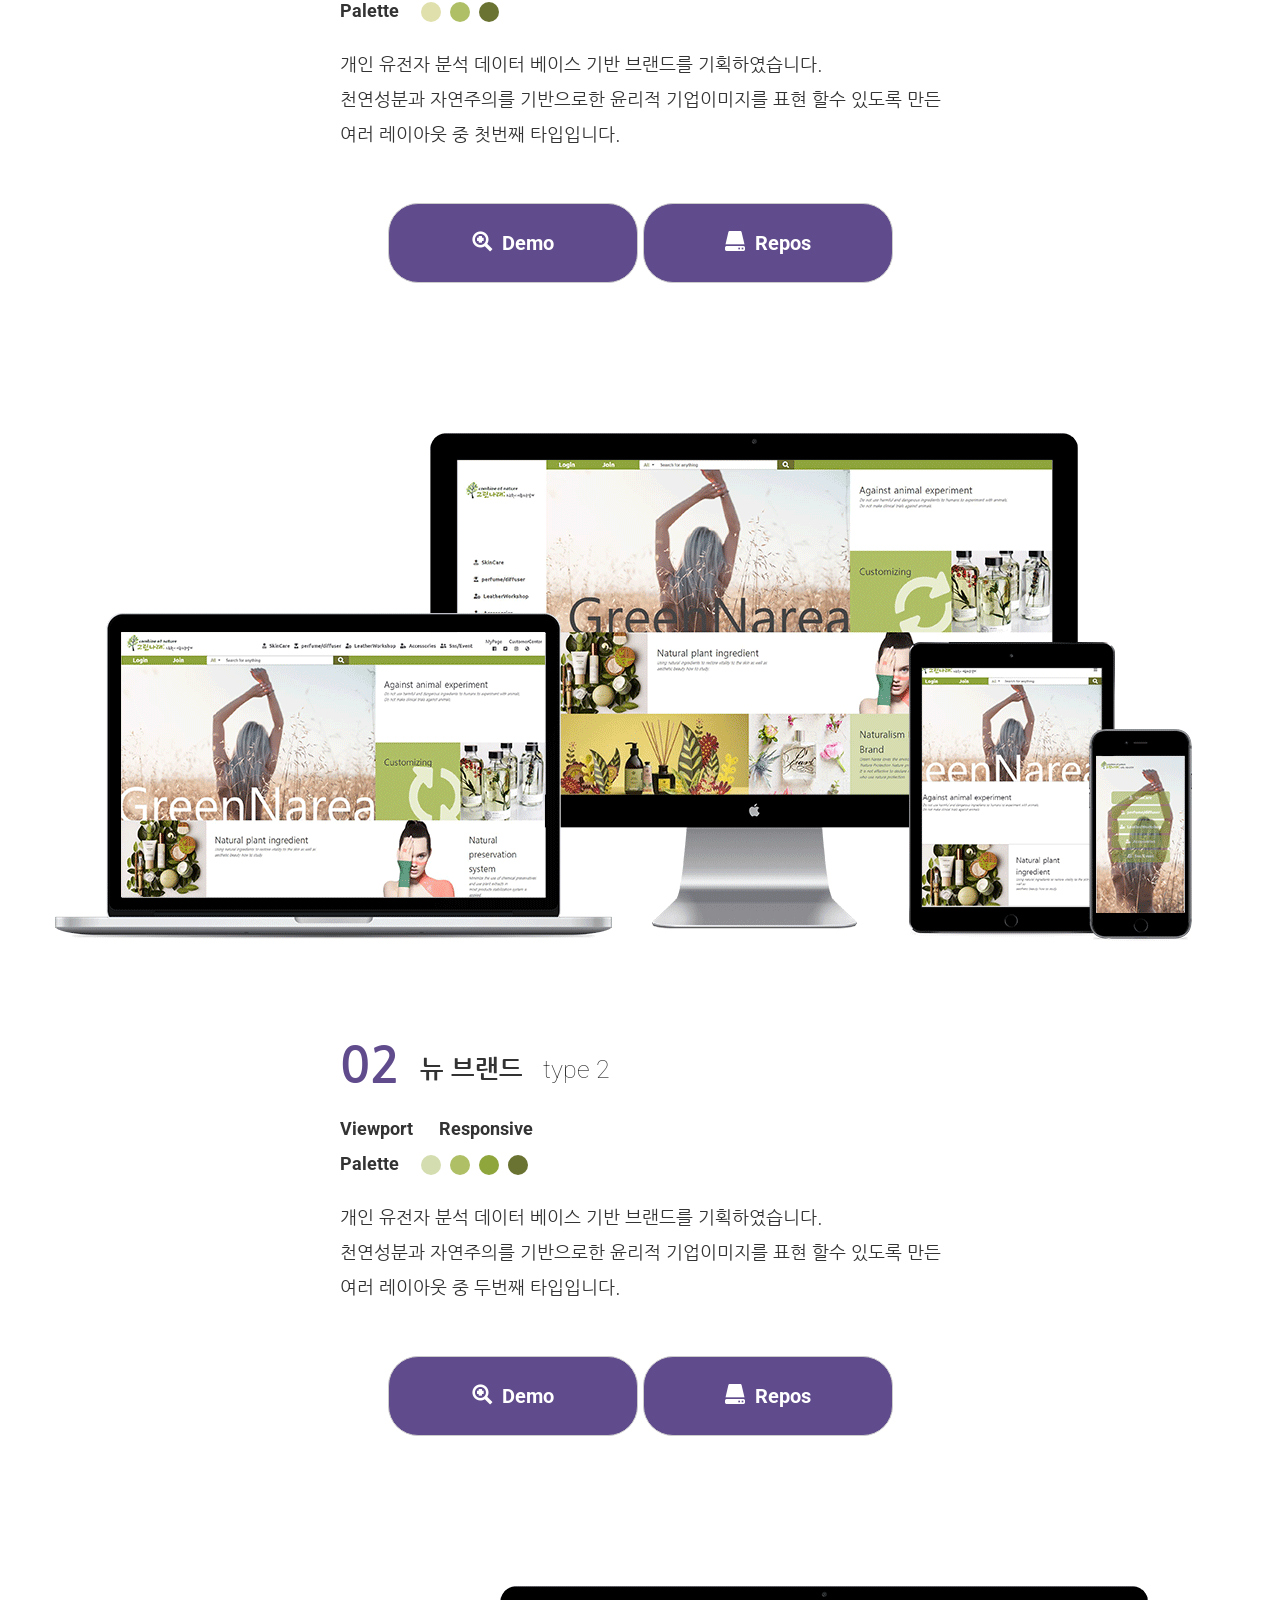
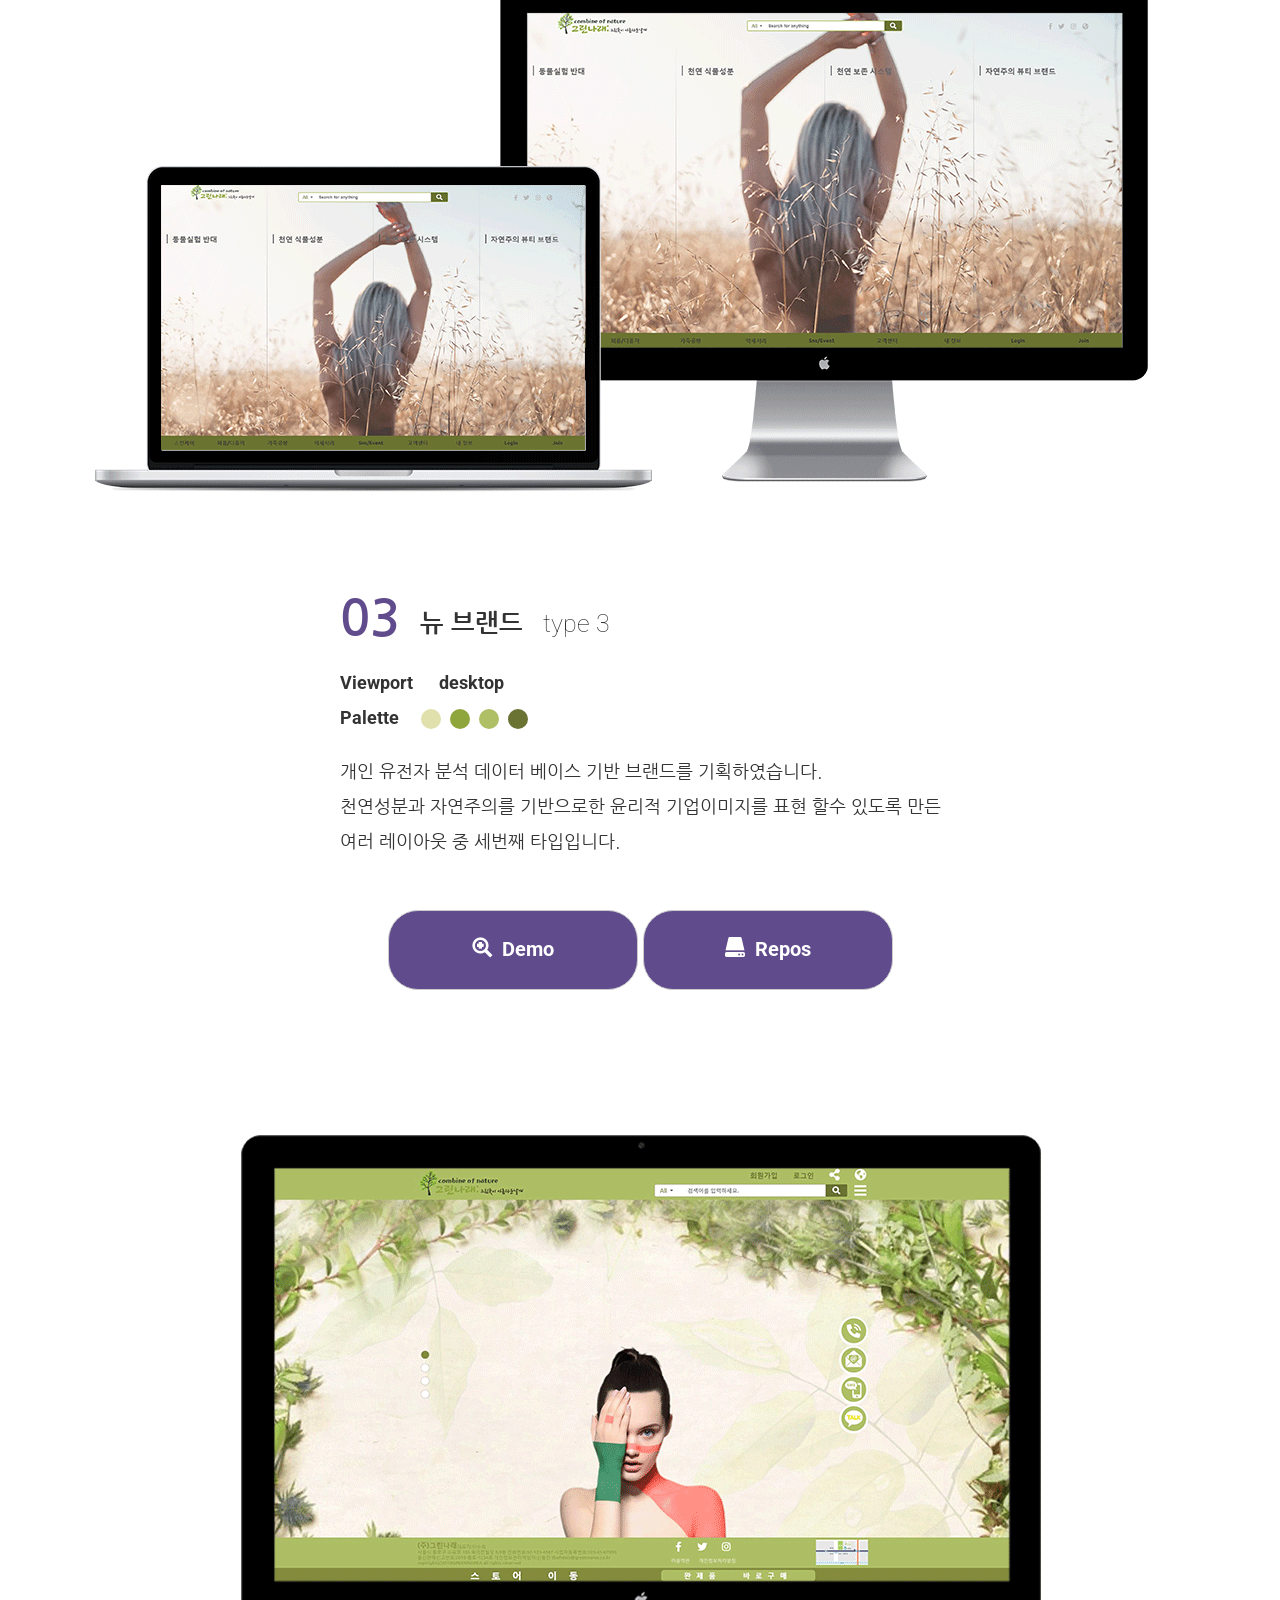
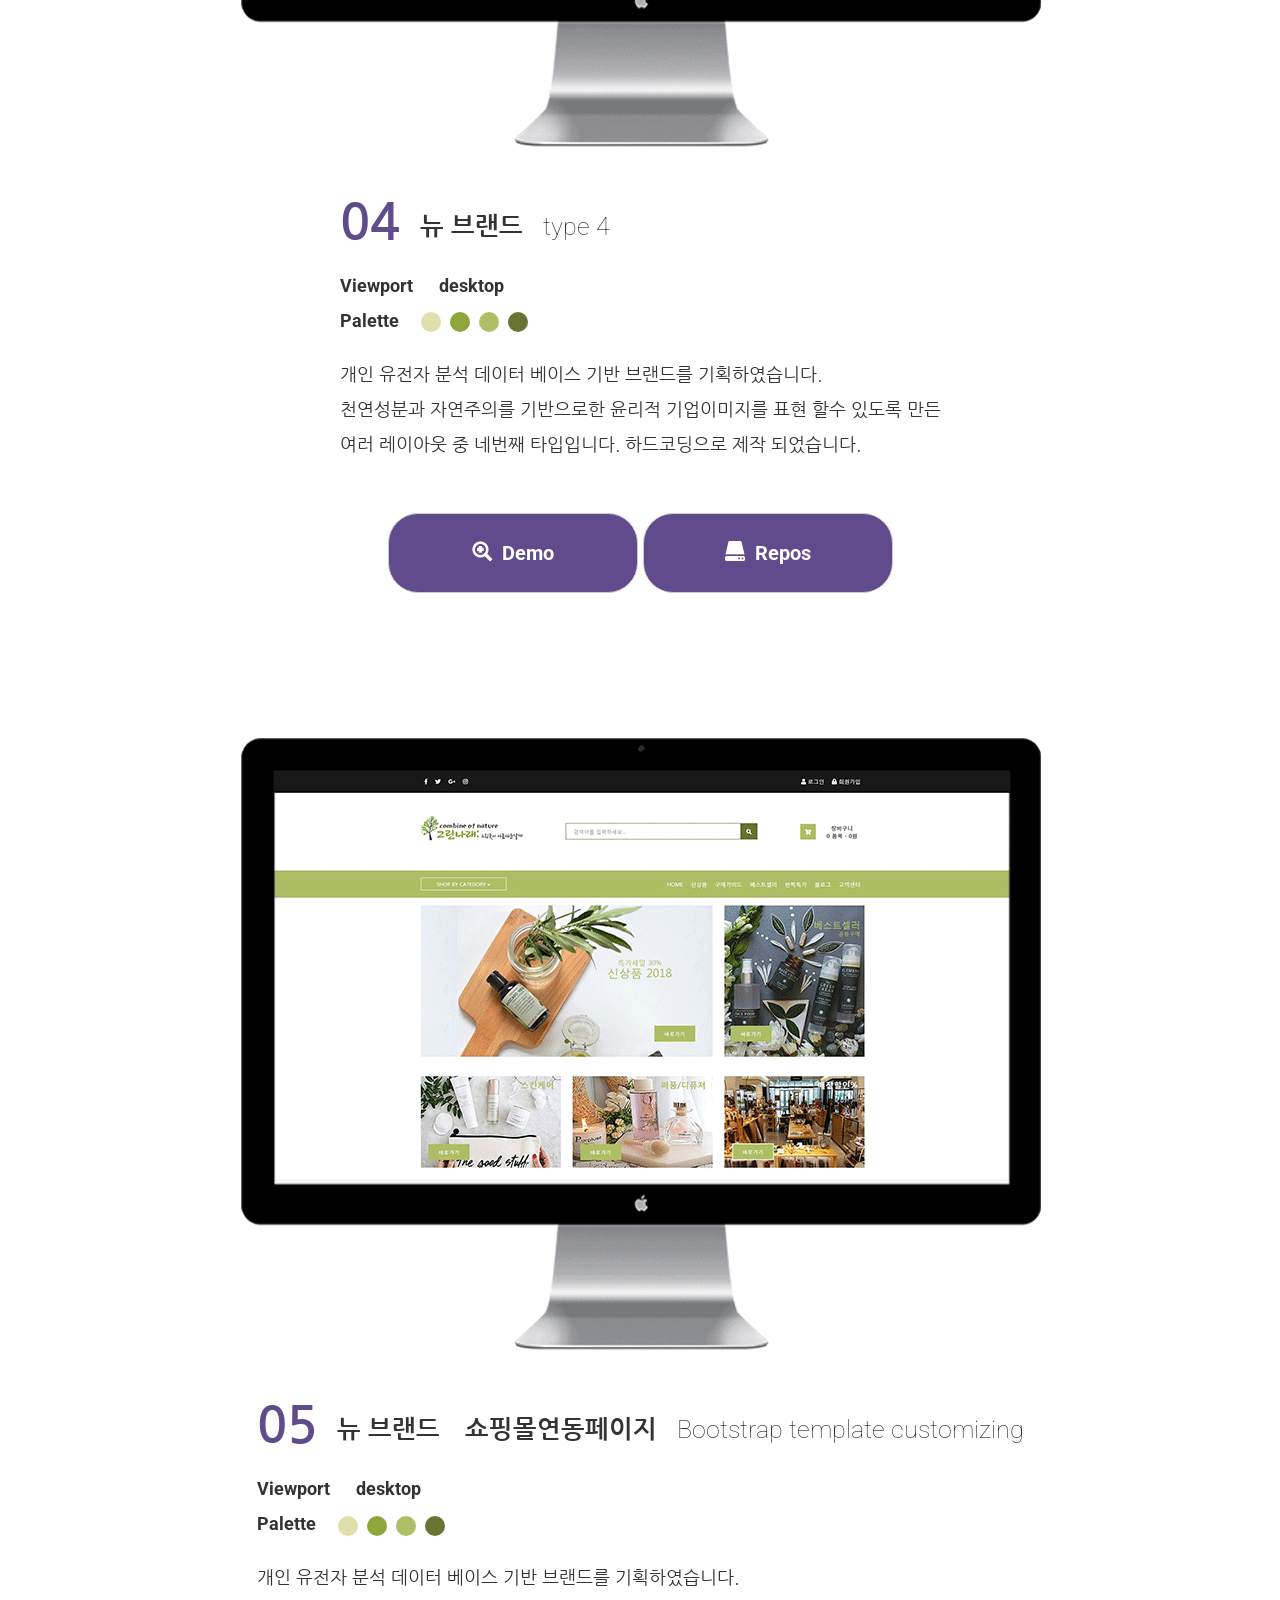
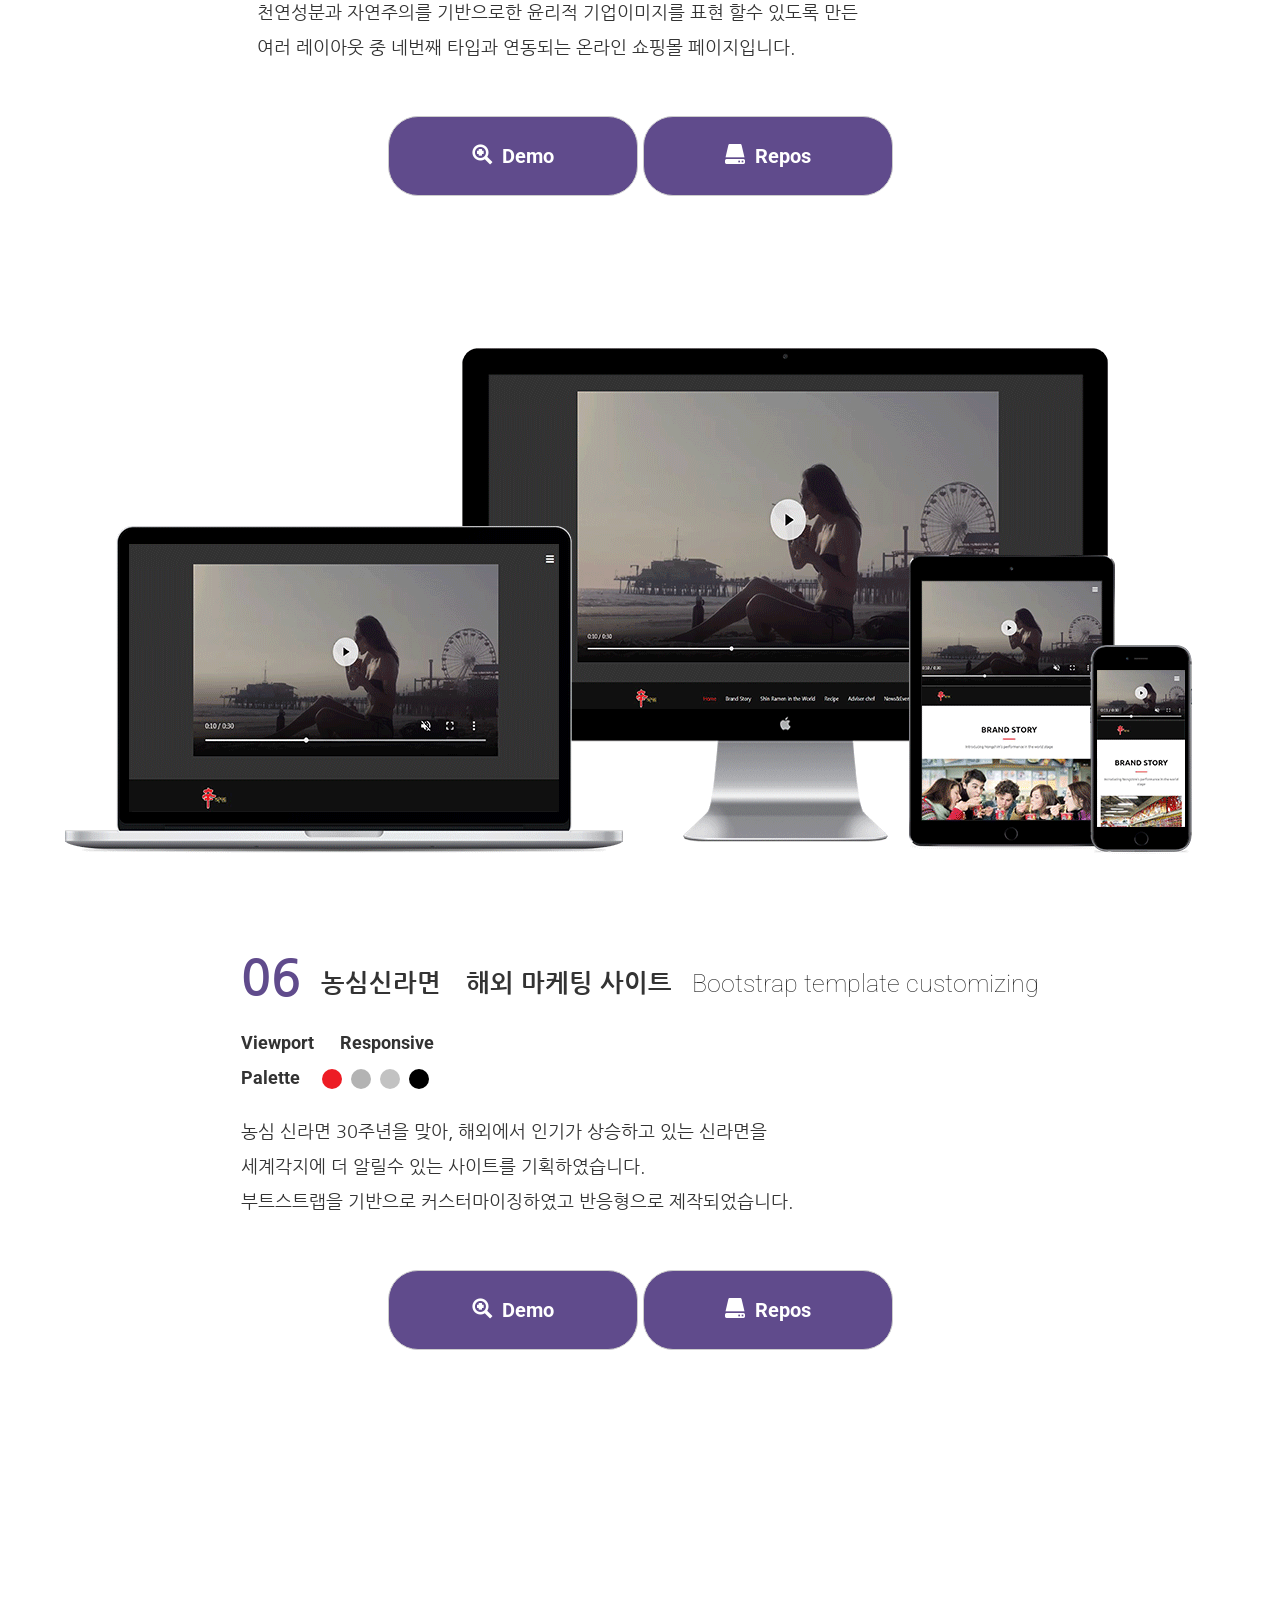
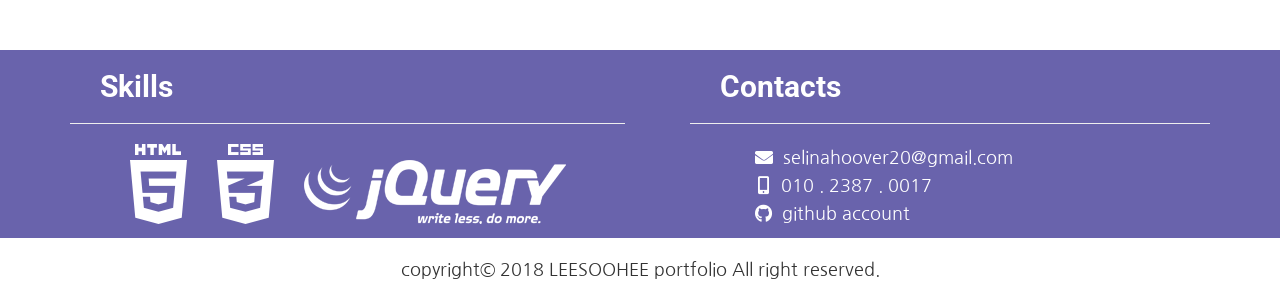
==== commit f3c45718: "up" ====
--- a/index.html
+++ b/index.html
@@ -35,11 +35,11 @@
             </div>
             <div class="values center">
               <ul>
-                <li>sincerity<span class="bg-pantone cir1"></span><span class="bg-pantone cir2"></span></li>
-                <li>sympathy<span class="bg-pantone cir1"></span><span class="bg-pantone cir2"></span></li>
-                <li>identity<span class="bg-pantone cir1"></span><span class="bg-pantone cir2"></span></li>
-                <li><span class="bg-pantone cir1"></span><span class="bg-pantone cir2"></span>effeciency</li>
-                <li><span class="bg-pantone cir1"></span><span class="bg-pantone cir2"></span>passion</li>
+                <li><span class="title">sincerity</span><span class="bg-pantone cir1"></span><span class="bg-pantone cir2"></span></li>
+                <li><span class="title">sympathy</span><span class="bg-pantone cir1"></span><span class="bg-pantone cir2"></span></li>
+                <li><span class="title">identity</span><span class="bg-pantone cir1"></span><span class="bg-pantone cir2"></span></li>
+                <li><span class="bg-pantone cir2"></span><span class="bg-pantone cir1"></span><span class="title">effeciency</span></li>
+                <li><span class="bg-pantone cir2"></span><span class="bg-pantone cir1"></span><span class="title">passion</span></li>
               </ul>
             </div>
         </article>
@@ -212,7 +212,7 @@
   <footer id="contact" class="bg-pantone sizing">
     <div class="container">
       <div class="row">
-        <div class="col-sm-6 con1">
+        <div class="col-sm-6 col-xs-12 con1">
             <h3>Skills</h3>
             <hr>
             <ul class="list-unstyled list-inline">
@@ -221,7 +221,7 @@
               <li><img src="img/jquery.png" alt="jquery"></li>
             </ul>
         </div>
-        <div class="col-sm-6 con2">
+        <div class="col-sm-6 col-xs-12 con2">
             <h3>Contacts</h3>
             <hr>
             <ul class="list-unstyled">
--- a/css/style.css
+++ b/css/style.css
@@ -74,7 +74,7 @@
 /* nav ------------------------------------------------------------------------- */
 #sideNav{
   position: fixed; left: -400px; height: 100%; width: 400px;
-  padding: 100px 0; transition: 0.5s; box-sizing: border-box;}
+  padding: 100px 0; transition: 0.5s; box-sizing: border-box; z-index: 10;}
 #menu{position: absolute; right: -50px; top: 10px;}
 #menu i{font-size: 50px; color: #604b8c;}
 #sideNav ul{position: relative;top: 50%; transform: translateY(-50%);text-align: center; display: none;}
@@ -84,25 +84,28 @@
 .nav-pills>li.active>a, .nav-pills>li.active>a:focus, .nav-pills>li.active>a:hover{background: none;}
 .nav>li>a:focus, .nav>li>a:hover{background: none;}
 
-#sideNav.open{left: 0px; transition: 0.5s; z-index: 1;}
+#sideNav.open{left: 0px; transition: 0.5s; z-index: 10;}
 
 /* home ------------------------------------------------------------------------ */
-#home{height: 90vh; font-family: 'Titillium Web', sans-serif; }
-#home .logo{position:absolute; transform:translatex(-50%); bottom:63px; left:50%;}
+#home{height: 100vh; font-family: 'Titillium Web', sans-serif;}
+#home .logo{position:absolute; transform:translatex(-50%); bottom:5%; left:50%;}
+#home .logo{display: none;}
 #home .values ul{color:#6963ac;}
-#home .values ul li{position: absolute; font-size: 40px; font-weight: bold;
-    transition: 1s;
-  }
-#home .values ul li span{width: 20px; height: 20px;
+#home .values ul li{position: absolute; font-size: 40px; font-weight: bold;}
+#home .values ul li .cir1,#home .values ul li .cir2{display: none;
+    width: 20px; height: 20px;
     border-radius: 50%; margin-left: 80px;}
-#home .values ul li:nth-child(1){left: 10%;bottom: 242px;}
-#home .values ul li:nth-child(2){left: 15%; bottom: 597px; transform: rotate(30deg);}
-#home .values ul li:nth-child(3){left: 50%; top: 12%; margin-left: 15px;
+#home .values ul li:nth-child(4) .cir1,#home .values ul li:nth-child(4) .cir2,
+#home .values ul li:nth-child(5) .cir1,#home .values ul li:nth-child(5) .cir2{margin-left: 0;}
+#home .values ul li .title{display: none;}
+#home .values ul li:nth-child(1){left: 10%;bottom: 25%;}
+#home .values ul li:nth-child(2){left: 15%; bottom: 62%; transform: rotate(30deg);}
+#home .values ul li:nth-child(3){left: 50%; bottom: 75%; margin-left: 15px;
   transform: rotate(90deg) translateX(-50%); transform-origin: left;}
-#home .values ul li:nth-child(3) span{margin-left:50px;; transform: rotate(0deg);}
-#home .values ul li:nth-child(4) span,#home .values ul li:nth-child(5) span{margin-left:0; margin-right: 80px;}
-#home .values ul li:nth-child(4){right:13%; bottom: 552px; transform: rotate(-30deg);}
-#home .values ul li:nth-child(5){right:10%; bottom: 242px;}
+#home .values ul li:nth-child(3) .cir1,.cir2{margin-left:50px;; transform: rotate(0deg);}
+#home .values ul li:nth-child(4) .cir1,.cir2,#home .values ul li:nth-child(5) .cir1,.cir2{margin-left:0; margin-right: 80px;}
+#home .values ul li:nth-child(4){right:13%; bottom: 62%; transform: rotate(-30deg);}
+#home .values ul li:nth-child(5){right:10%; bottom: 25%;}
 
 /* about skills ---------------------------------------------------------------- */
 #about{color:#fff; overflow: hidden; padding-bottom: 100px;}
@@ -180,7 +183,6 @@
 
 
 /* footer contact --------------------------------------------------------------*/
-#contact {}
 #contact h3{font-size:30px; font-weight:bold;
     color:#fff; padding-left:30px;}
 #contact ul{padding-left: 50px;}
@@ -196,7 +198,38 @@
 
 
 /* media query -----------------------------------------------------------------*/
-@media (min-width:768px){
-  #home{transform: scale(0.8);}
-  #portfolio .Works5 .dt-box,#portfolio .Works6 .dt-box{padding-left: 80px;}
-}
+/* 태블릿 */
+@media (min-width:768px) and (max-width:991px){
+  #home .logo{bottom: 13%;}
+  #home .values ul li .cir1,#home .values ul li .cir2{opacity: 0;}
+  #portfolio .Works5 .dt-box,#portfolio .Works6 .dt-box{padding-left: 70px;}
+  #home .values ul li:nth-child(2){left: 9%; bottom: 39%;}
+  #home .values ul li:nth-child(3){bottom: 45%; left: 48%; padding-bottom: 25px;}
+  #home .values ul li:nth-child(4){right: 9%; bottom: 39%;}
+  #contact ul{padding-left: 20px;}
+  #contact li{padding: 0;}
+  #contact .con1 ul li:nth-child(3){max-width: 60%;}
+}
+/* 스마트폰 */
+@media (max-width:767px) {
+  #sideNav{width: 250px; left: -250px;}
+  #menu i {font-size: 39px;}
+  #sideNav ul li a{font-size: 21px; line-height: 0px;}
+  #sideNav ul li a:hover {font-size: 1.5em;}
+  #home .values ul li .cir1,#home .values ul li .cir2{opacity: 0;}
+  #home .values ul li{font-size: 31px;}
+  #home .values ul li:nth-child(1){left: -5%; bottom: 32%}
+  #home .values ul li:nth-child(2){left: 46%; bottom: 36%; transform: rotate(0deg);}
+  #home .values ul li:nth-child(3){left: -2%; bottom: 54%; padding-right: 32px;
+    transform: rotate(0deg) translateX(0%);}
+  #home .values ul li:nth-child(4){right: 0%; bottom: 72%; padding-left: 177px;
+    transform: rotate(0deg);}
+  #home .values ul li:nth-child(5){right: 11%; bottom: 84%; padding-right: 52px;}
+  h2 {font-size: 40px; padding-top: 40px;}
+  #portfolio .dt-box {padding: 30px;}
+  #portfolio dt .type,#portfolio dt .type{font-size: 20px;}
+  #portfolio .Works6 {padding-bottom: 100px;}
+  .btn-Warning {font-size: 20px;}
+  #contact .con2 {padding-left: 0px;}
+  #contact .con1 ul li img{width:50%;}
+}
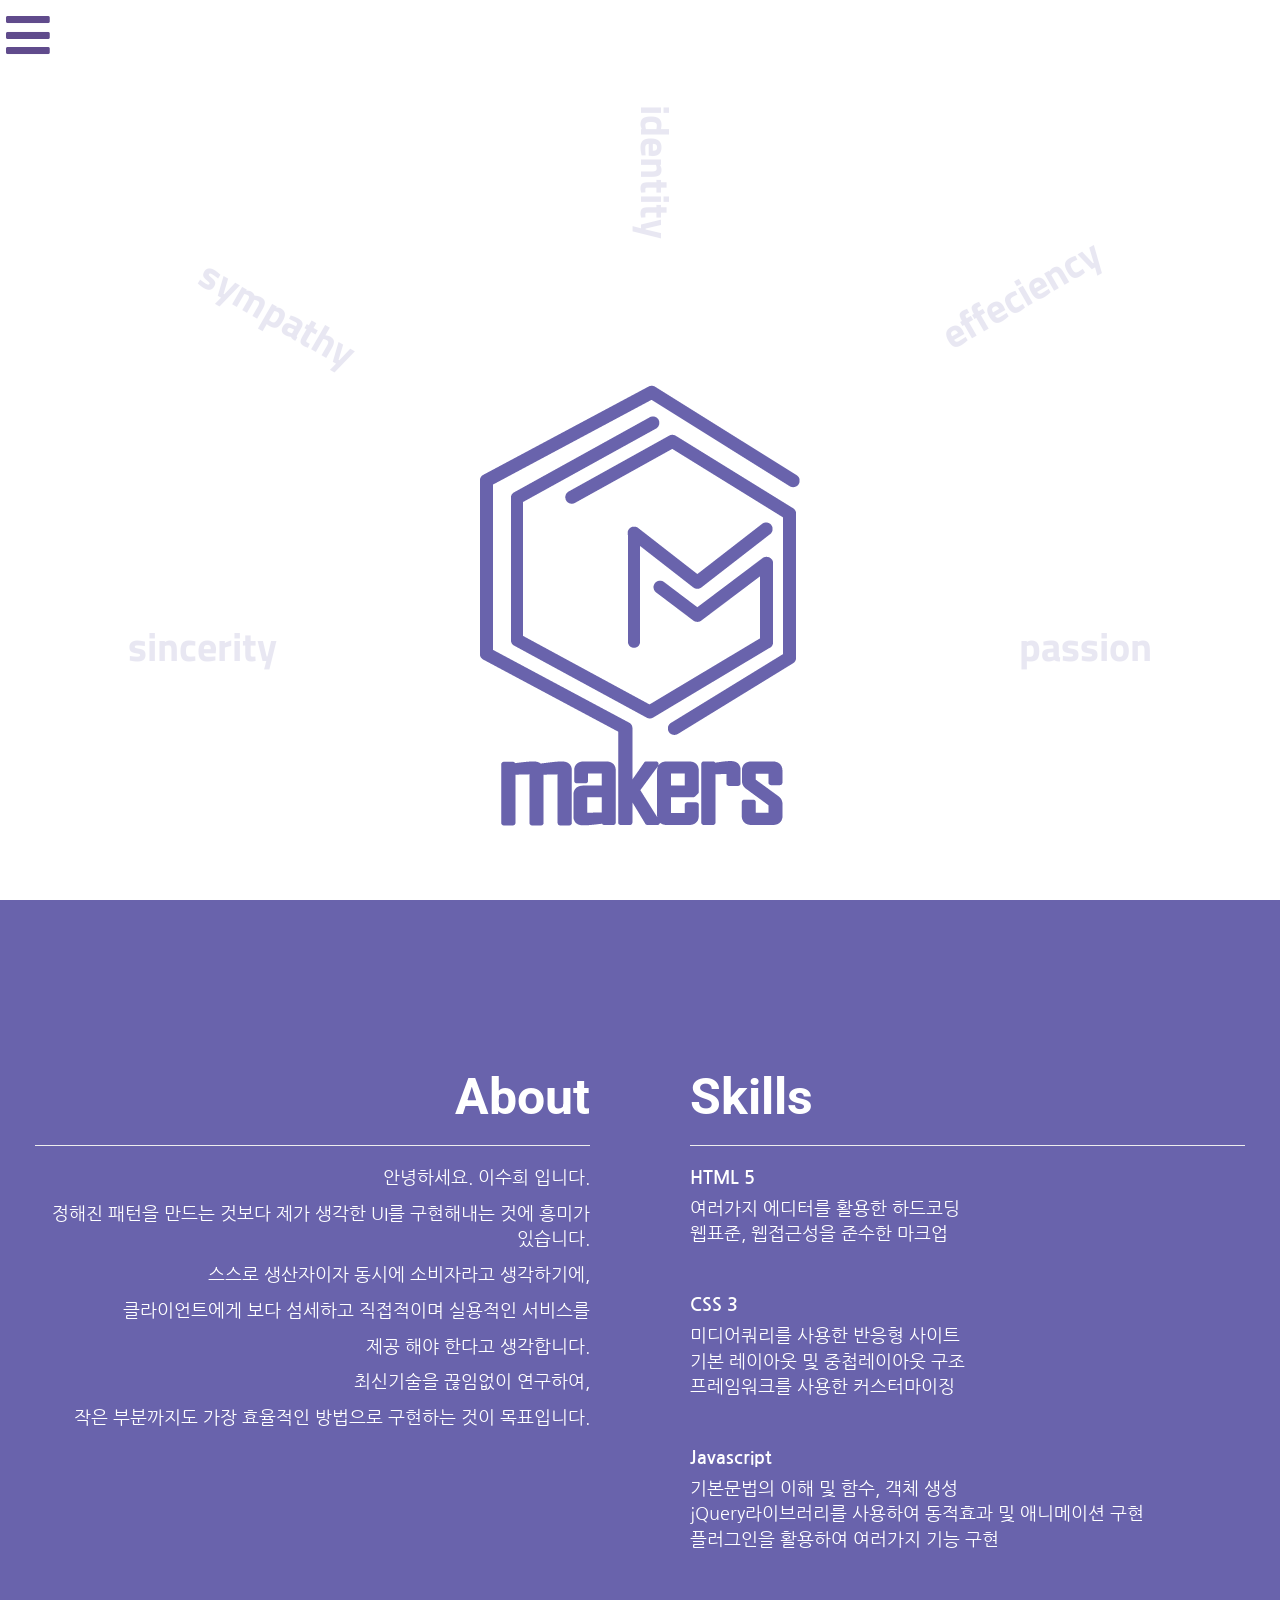
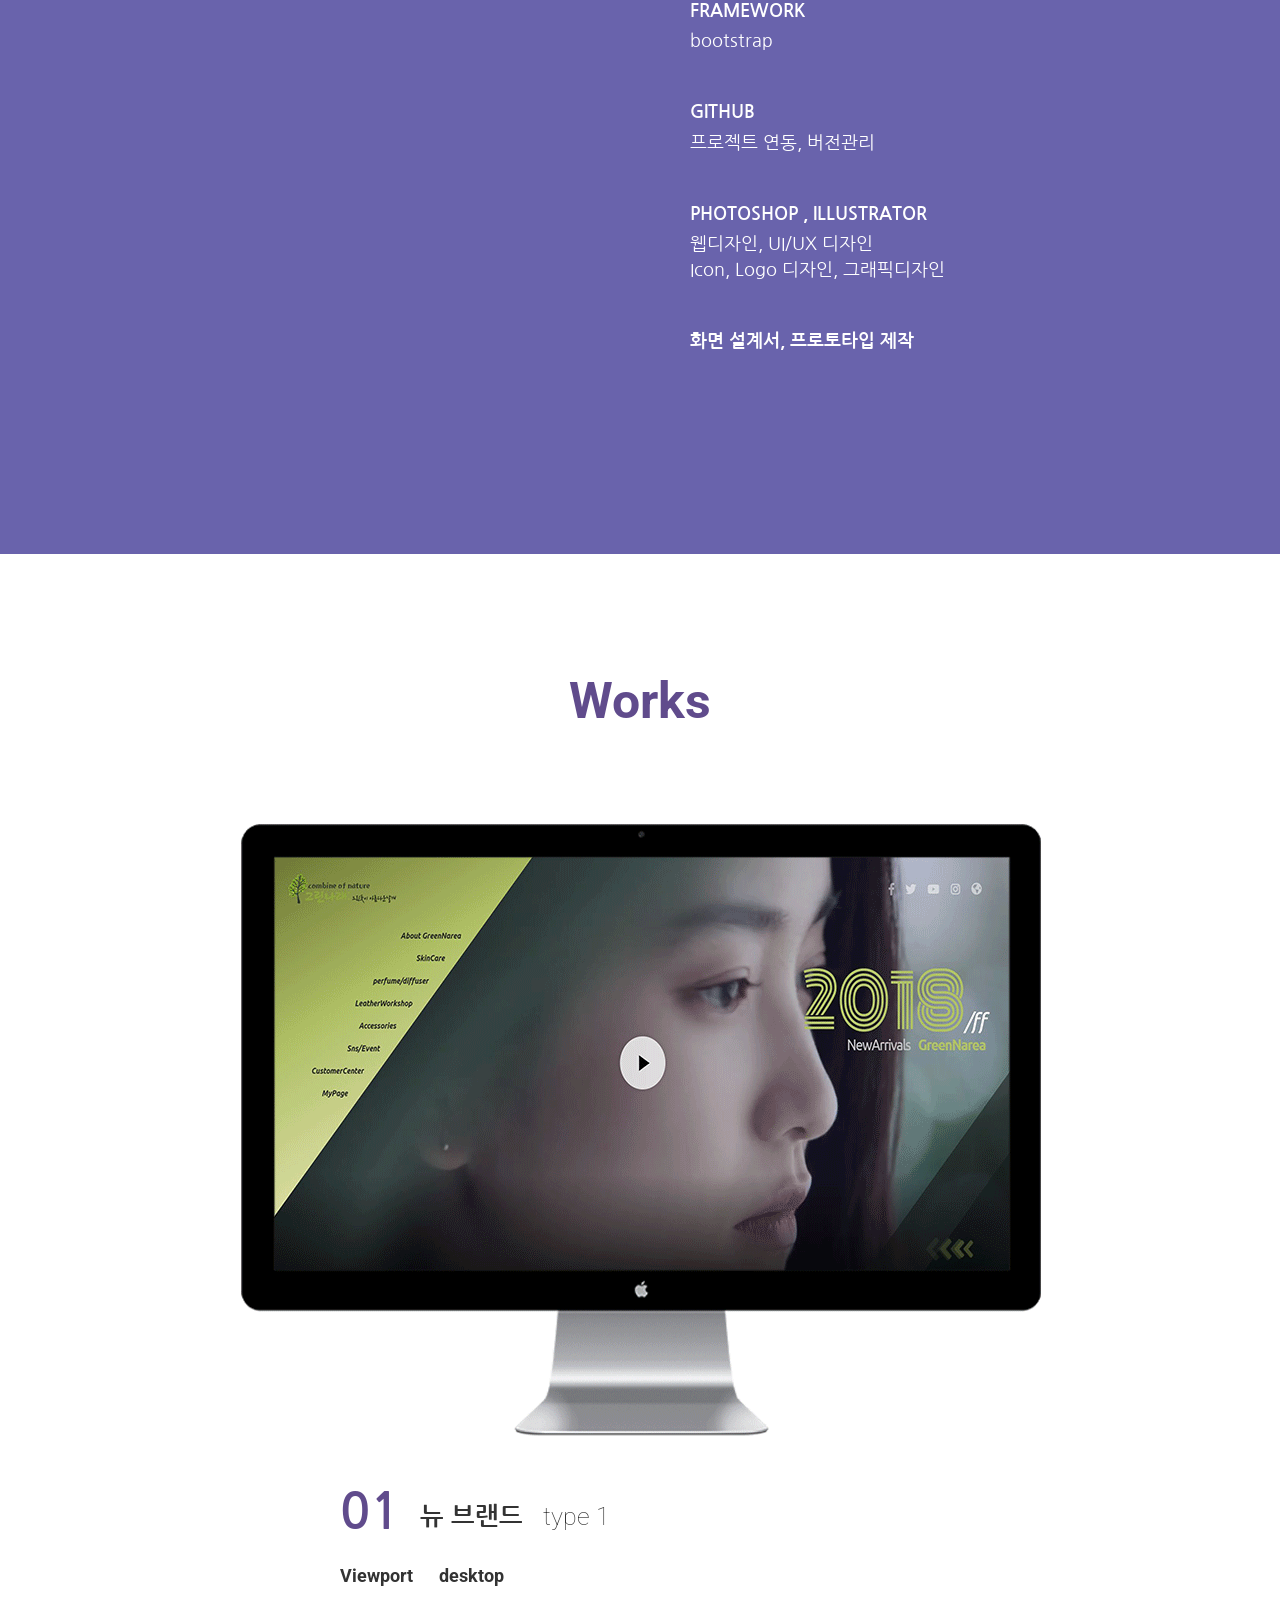
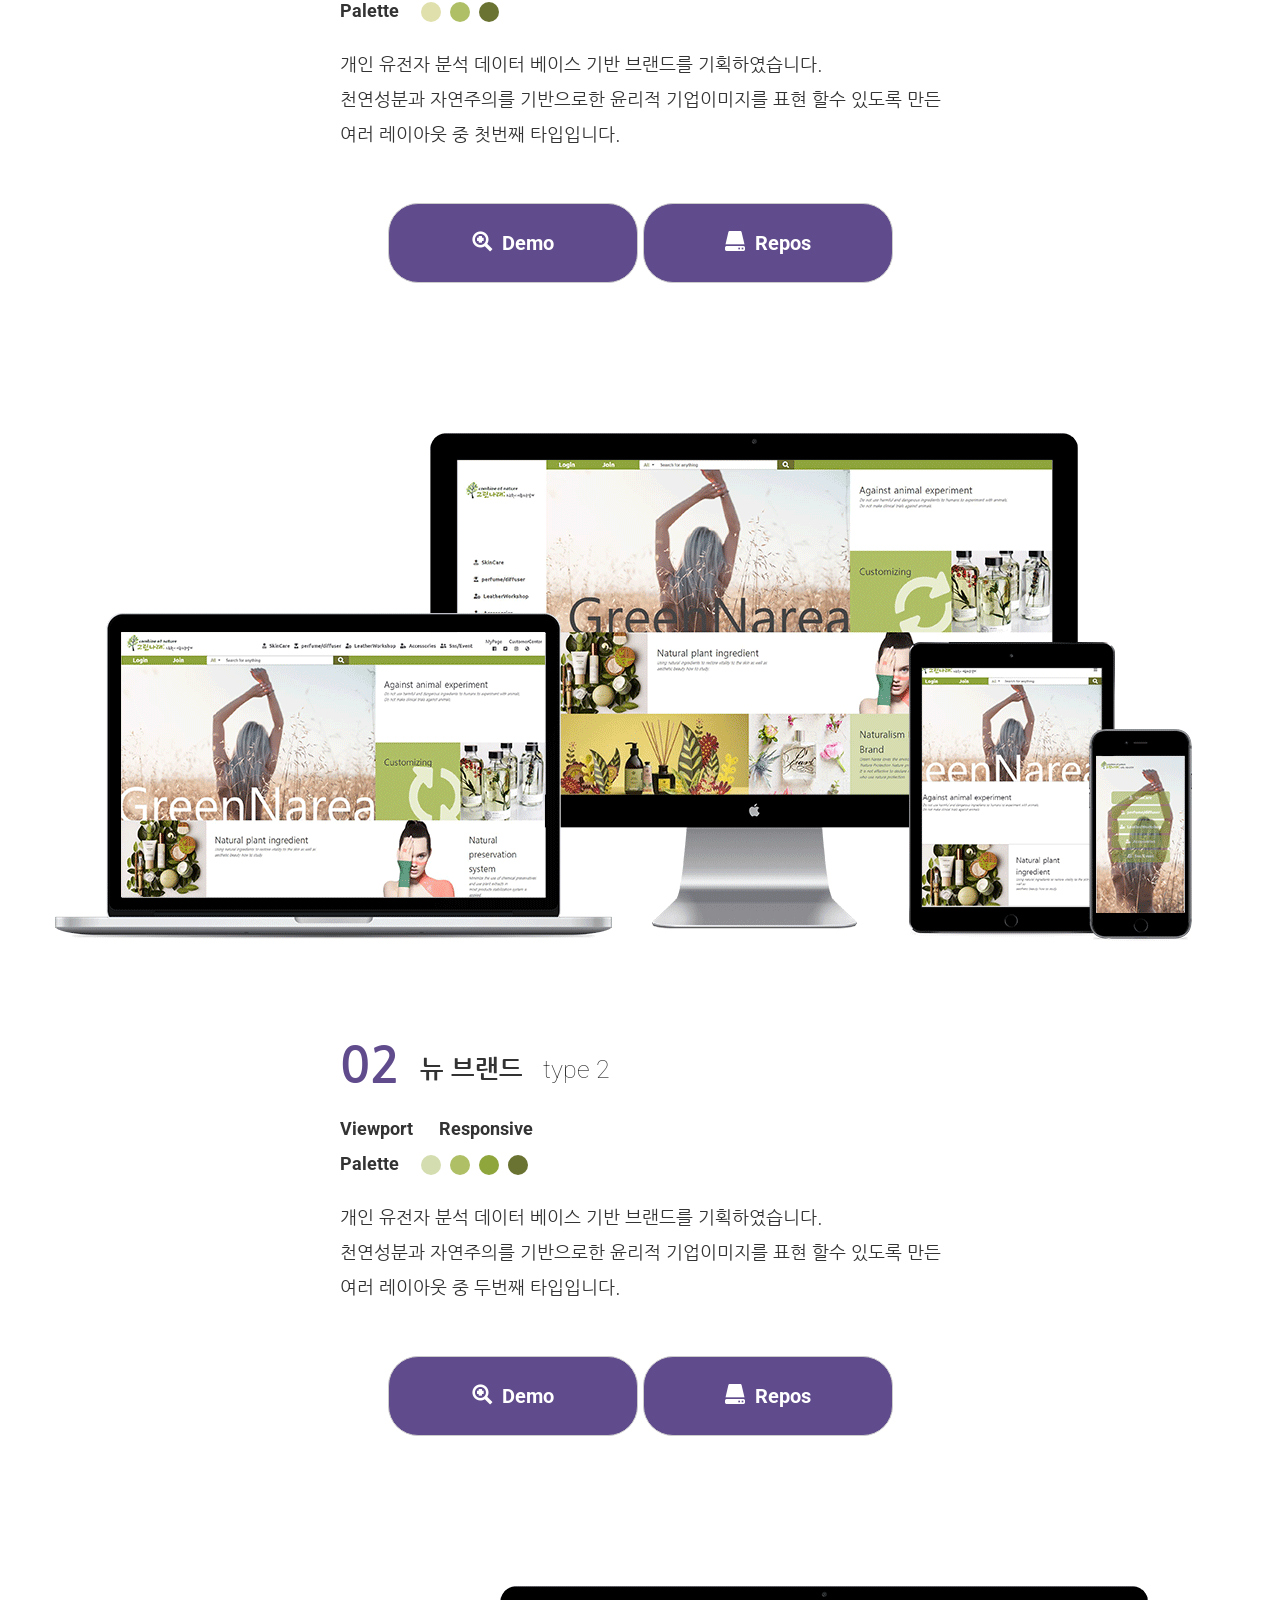
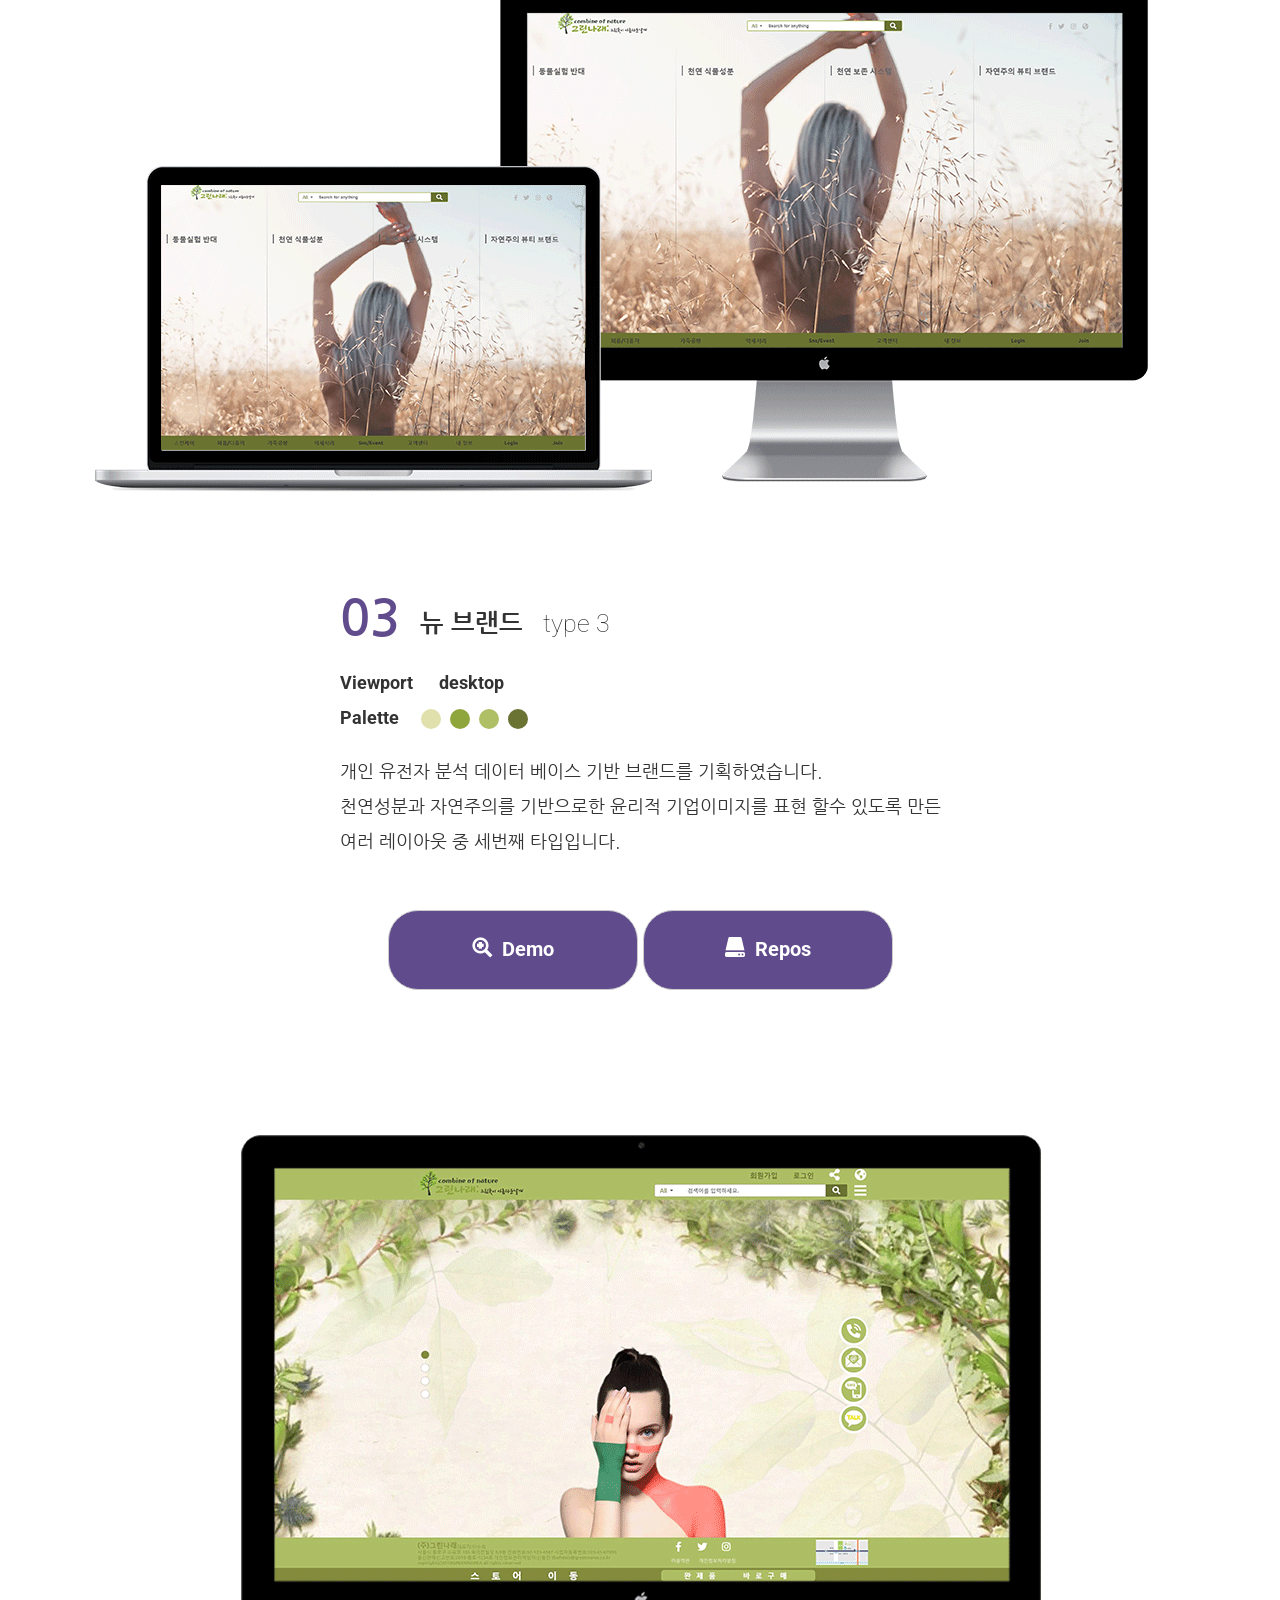
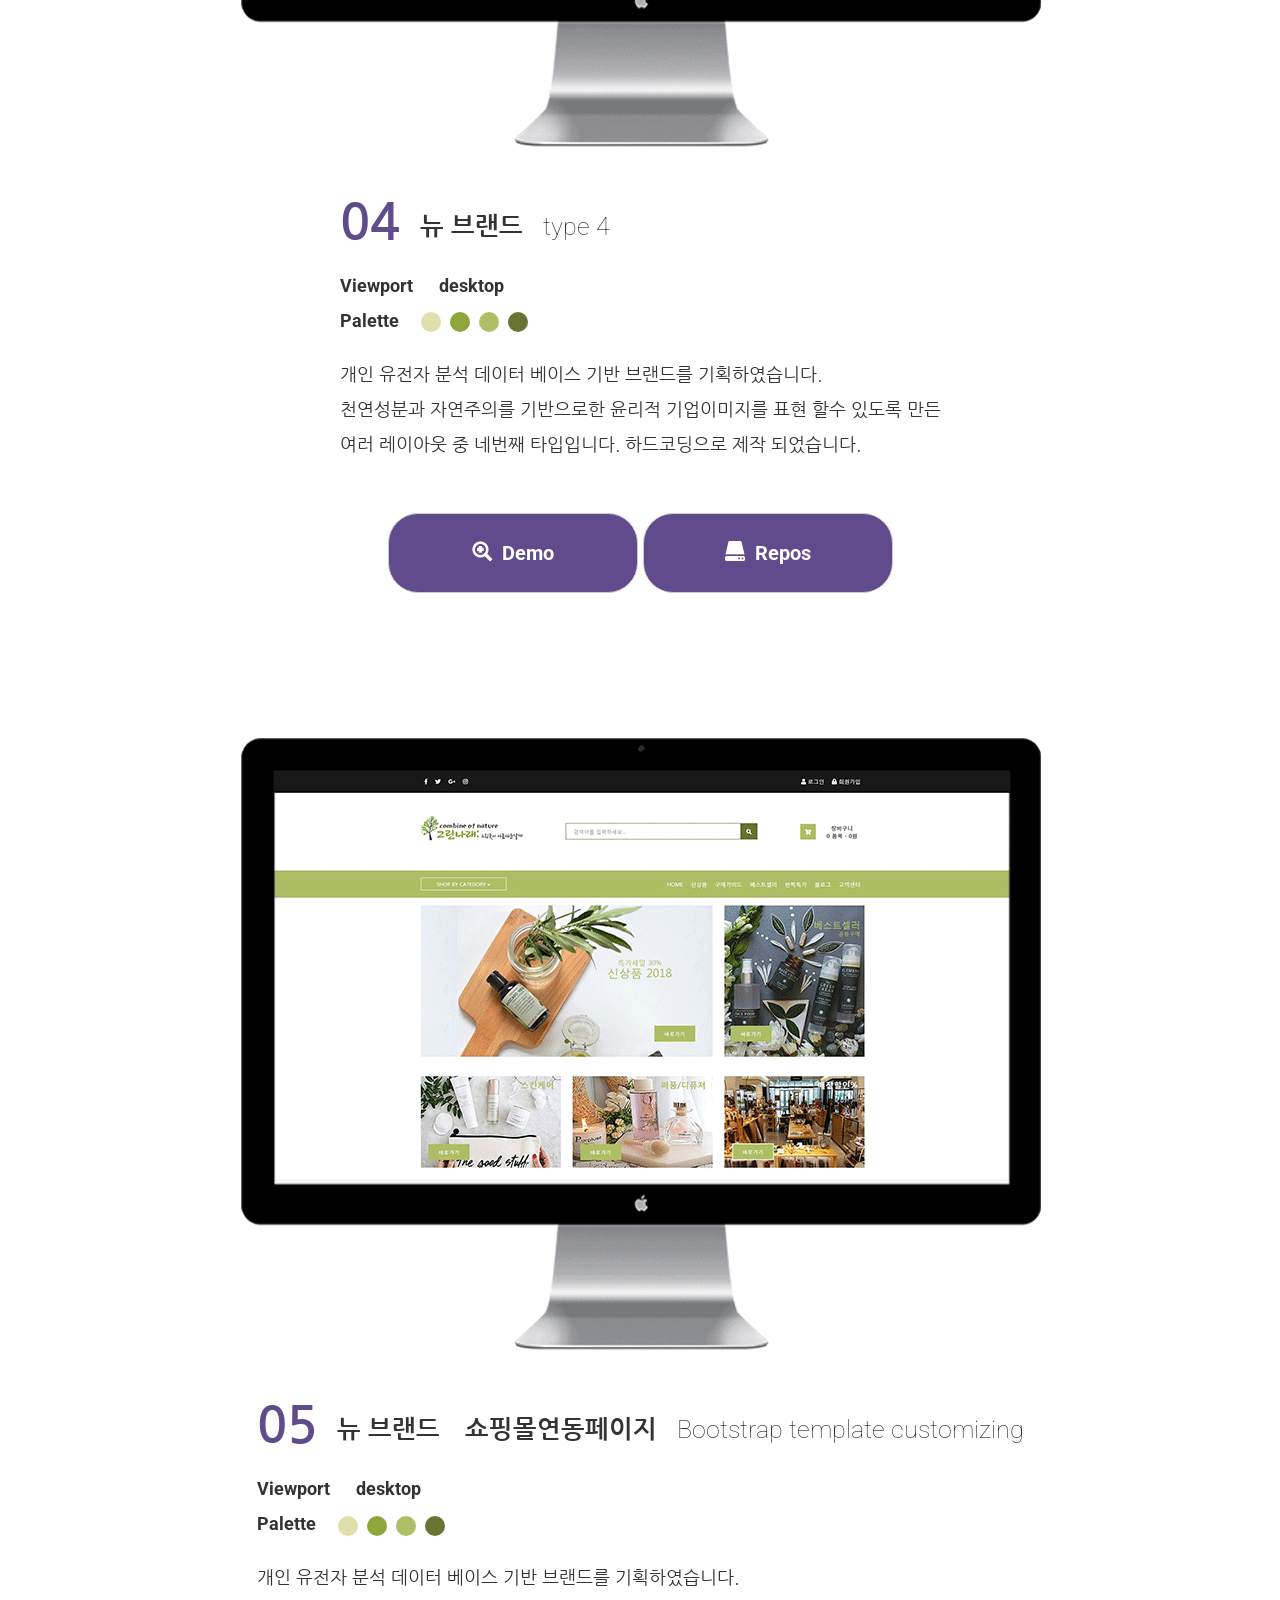
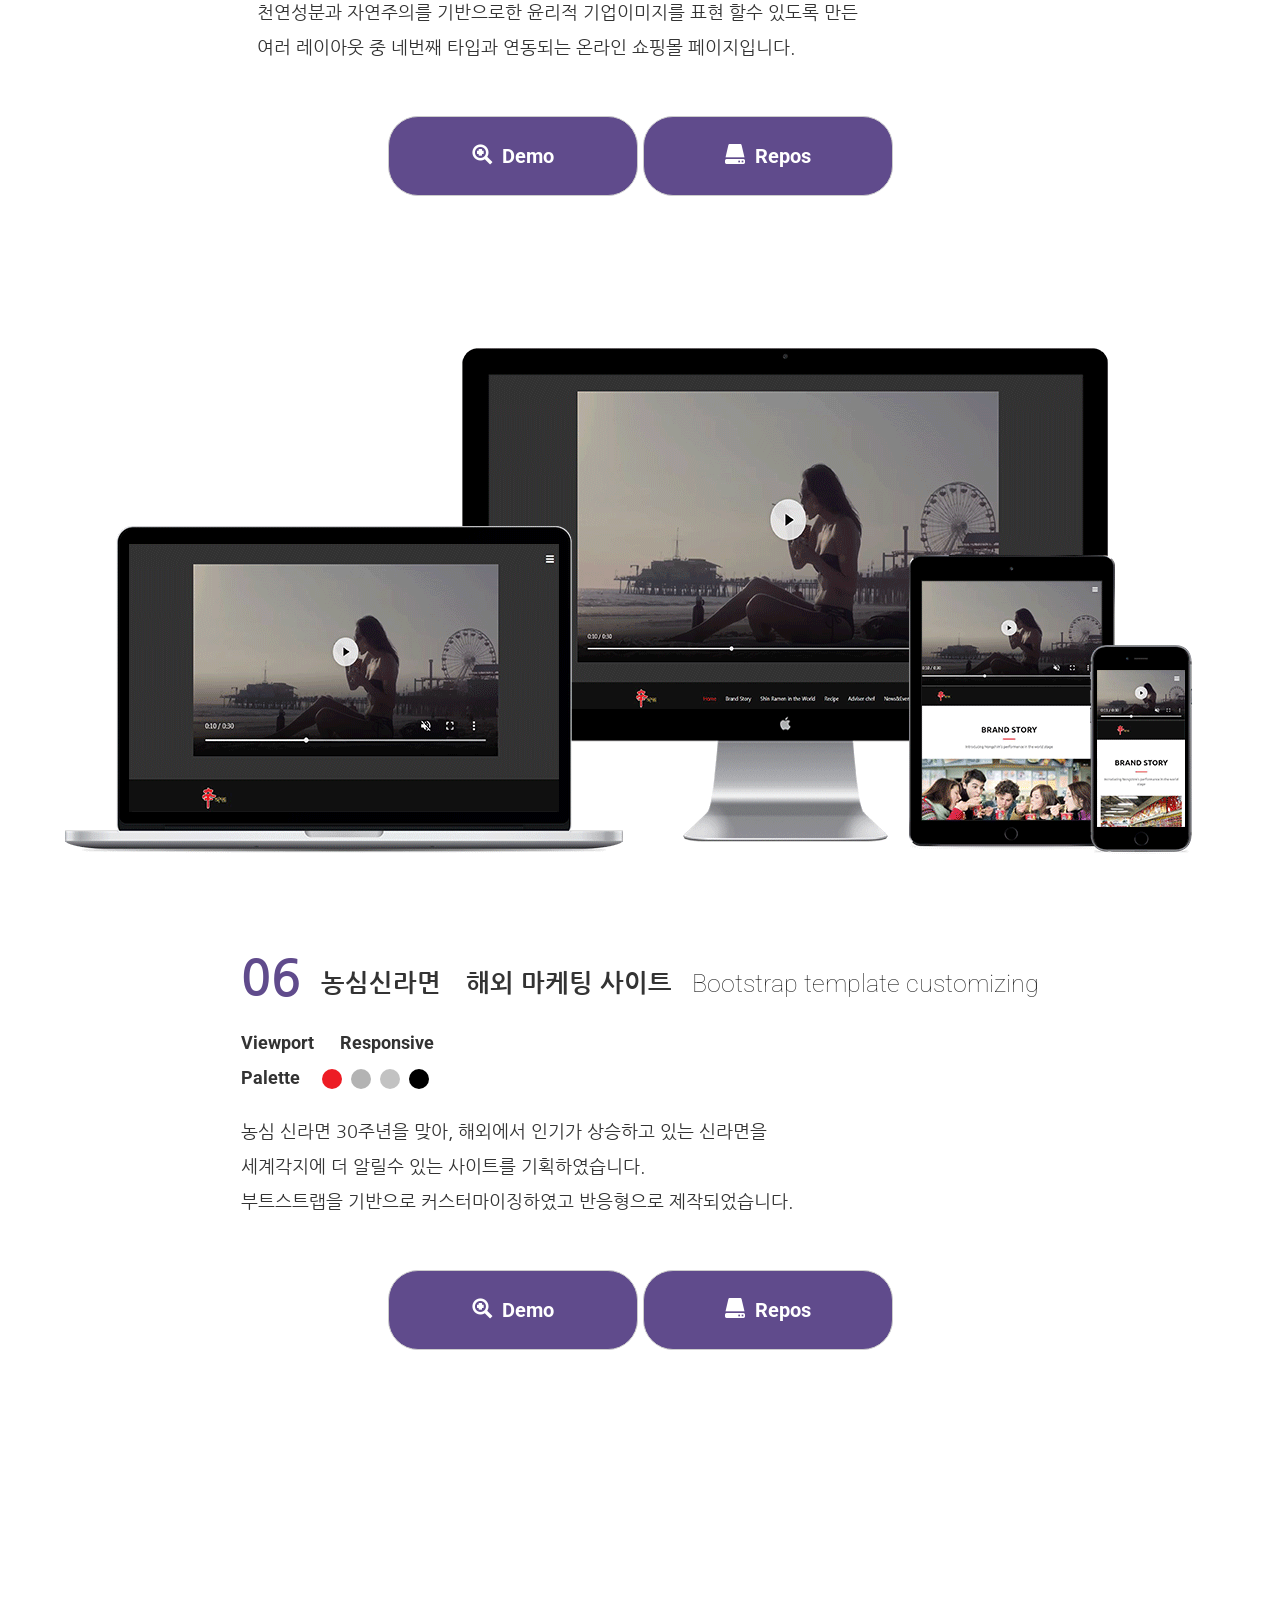
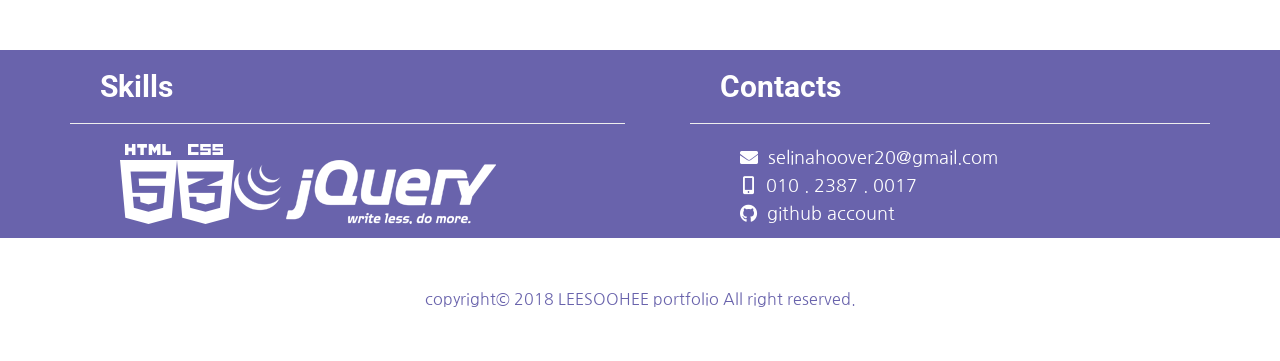
==== commit 13cd79d2: "up" ====
--- a/index.html
+++ b/index.html
@@ -215,7 +215,7 @@
         <div class="col-sm-6 col-xs-12 con1">
             <h3>Skills</h3>
             <hr>
-            <ul class="list-unstyled list-inline">
+            <ul class="list-unstyled">
               <li><img src="img/html.png" alt="html5"></li>
               <li><img src="img/css.png" alt="css3"></li>
               <li><img src="img/jquery.png" alt="jquery"></li>
--- a/css/style.css
+++ b/css/style.css
@@ -123,10 +123,6 @@
   0%{opacity: 0; transform: translateX(100%);}
   100%{opacity: 1; transform: translateX(0%);}
 }
-@media (max-width:1200px) {
-  #about > div{text-align: center !important;}
-}
-
 
 /* portfolio -------------------------------------------------------------------*/
 /* 공통 */
@@ -183,8 +179,7 @@
 
 
 /* footer contact --------------------------------------------------------------*/
-#contact h3{font-size:30px; font-weight:bold;
-    color:#fff; padding-left:30px;}
+#contact h3{font-size:30px; font-weight:bold; color:#fff; padding-left:30px;}
 #contact ul{padding-left: 50px;}
 #contact li{float:left; padding:0 15px; line-height:28px; color:#fff;}
 #contact .con2 li{float: none;}
@@ -192,44 +187,107 @@
 #contact a:focus, #contact a:hover{color:#000; text-decoration:none;}
 #contact li span{padding-right: 10px;}
 #contact  li:nth-child(2) span{padding-left:3px; padding-right: 12px;}
-#contact .con1{}
 #contact .con2{padding-left: 50px;}
-#contact .text-center{clear: both;font-size:20px; color:#604b8c; padding: 50px 0;}
+#contact .center{clear: both; font-size:16px; color:#6963ac; padding: 50px 0;}
 
 
 /* media query -----------------------------------------------------------------*/
-/* 태블릿 */
-@media (min-width:768px) and (max-width:991px){
-  #home .logo{bottom: 13%;}
-  #home .values ul li .cir1,#home .values ul li .cir2{opacity: 0;}
-  #portfolio .Works5 .dt-box,#portfolio .Works6 .dt-box{padding-left: 70px;}
-  #home .values ul li:nth-child(2){left: 9%; bottom: 39%;}
-  #home .values ul li:nth-child(3){bottom: 45%; left: 48%; padding-bottom: 25px;}
-  #home .values ul li:nth-child(4){right: 9%; bottom: 39%;}
-  #contact ul{padding-left: 20px;}
+/* 공통 */
+@media (min-width:130px) and (max-width:1333px){
+  #home .values ul li .cir1,#home .values ul li .cir2{margin:0; padding:0; width:0; height:0; display:none;}
+}
+@media (min-width:130px) and (max-width:767px){
+  h2 {font-size: 40px; padding-top: 40px;}
+  #home .values ul li{font-size: 31px; transform: rotate(0deg); padding-right:0;}
+  #home .values ul li:nth-child(1){bottom: 44%;}
+  #home .values ul li:nth-child(2){bottom: 53%;}
+  #home .values ul li:nth-child(3){bottom: 62%; transform: rotate(0deg) translateX(0%);}
+  #home .values ul li:nth-child(4){bottom: 72%; transform: rotate(0deg);}
+  #home .values ul li:nth-child(5){bottom: 82%;}
+}
+/* 사이즈별 */
+@media (min-width:501px) and (max-width:767px){
+  #home .values ul li:nth-child(1){left: 44%;}
+  #home .values ul li:nth-child(2){left: 43%;}
+  #home .values ul li:nth-child(3){left: 43%;}
+  #home .values ul li:nth-child(4){left: 6%;}
+  #home .values ul li:nth-child(5){left: 3%;}
+}
+@media (min-width:400px) and (max-width:500px){
+  #home .values ul li:nth-child(1){left: 35%;}
+  #home .values ul li:nth-child(2){left: 34%;}
+  #home .values ul li:nth-child(3){left: 33%;}
+  #home .values ul li:nth-child(4){left: -8%;}
+  #home .values ul li:nth-child(5){left: -12%;}
+}
+@media (min-width:130px) and (max-width:399px){
+  #home .values ul li:nth-child(1){left:32%;}
+  #home .values ul li:nth-child(2){left:30%;}
+  #home .values ul li:nth-child(3){left:30%;}
+  #home .values ul li:nth-child(4){left:-8%;}
+  #home .values ul li:nth-child(5){left:-14%;}
+}
+/* 스마트폰 */
+@media  (min-width:130px) and (max-width:500px){
+  body{font-size: 15px;}
+  #home .logo img{max-width: 200px;}
+  #sideNav{left: -200px; width: 200px;}
+  #menu{right:-33px;}
+  #menu i{font-size: 30px;}
+  #sideNav ul li{padding: 0;}
+  #sideNav ul li a{font-size: 22px;}
+  #about>div{padding:10px 30px;}
+  #about{padding: 20px;}
+  #portfolio .img-box{margin-top: 0;}
+  #portfolio .dt-box{margin:0 20px;}
+  #portfolio dl{text-align: center;}
+  #portfolio dt .number{letter-spacing: -5px; font-size: 40px;}
+  #portfolio dt .title{font-size: 20px; letter-spacing: -2px;}
+  #portfolio dt .type{font-size:18px; letter-spacing:-1px; padding-left:10px;}
+  #portfolio dd{line-height:30px;}
+  #portfolio .Works6{padding-bottom:100px;}
+  #contact .center{font-size:10px; padding:10px 0;}
+  .btn-Warning{font-size:20px;}
+  .btn{padding:0;}
   #contact li{padding: 0;}
-  #contact .con1 ul li:nth-child(3){max-width: 60%;}
-}
-/* 스마트폰 */
-@media (max-width:767px) {
+  #contact .con1 ul li:nth-child(1),#contact .con1 ul li:nth-child(2){width:35px;}
+  #contact .con1 ul li:nth-child(3){width:160px;}
+  #contact .con2{padding-left:15px;}
+}
+@media (min-width:501px) and (max-width:767px){
   #sideNav{width: 250px; left: -250px;}
   #menu i {font-size: 39px;}
   #sideNav ul li a{font-size: 21px; line-height: 0px;}
   #sideNav ul li a:hover {font-size: 1.5em;}
-  #home .values ul li .cir1,#home .values ul li .cir2{opacity: 0;}
-  #home .values ul li{font-size: 31px;}
-  #home .values ul li:nth-child(1){left: -5%; bottom: 32%}
-  #home .values ul li:nth-child(2){left: 46%; bottom: 36%; transform: rotate(0deg);}
-  #home .values ul li:nth-child(3){left: -2%; bottom: 54%; padding-right: 32px;
-    transform: rotate(0deg) translateX(0%);}
-  #home .values ul li:nth-child(4){right: 0%; bottom: 72%; padding-left: 177px;
-    transform: rotate(0deg);}
-  #home .values ul li:nth-child(5){right: 11%; bottom: 84%; padding-right: 52px;}
-  h2 {font-size: 40px; padding-top: 40px;}
+  #about{padding-bottom: 50px;}
+  #about > div{padding: 10px 40px;}
   #portfolio .dt-box {padding: 30px;}
-  #portfolio dt .type,#portfolio dt .type{font-size: 20px;}
+  #portfolio dt .title,#portfolio dt .type{font-size: 19px;}
+  #portfolio .Works5 dt .type,#portfolio .Works6 dt .type{padding-left: 80px; letter-spacing: -1px;}
   #portfolio .Works6 {padding-bottom: 100px;}
   .btn-Warning {font-size: 20px;}
-  #contact .con2 {padding-left: 0px;}
-  #contact .con1 ul li img{width:50%;}
-}
+  #contact ul{padding-left: 15px;}
+  #contact .con1 ul li{padding: 0;}
+  #contact .con1 ul li:nth-child(1){padding-left: 15px;}
+  #contact .con1 ul li:nth-child(3){max-width: 200px;}
+  #contact .con1 ul li img{max-width: 400px;}
+  #contact .con2{padding-left: 15px; padding-bottom: 15px;}
+  #contact .center{font-size: 12px; padding: 10px 0;}
+}
+
+/* 태블릿 */
+@media (min-width:768px) and (max-width:991px){
+  #home .logo{bottom: 13%;}
+  #home .values ul li:nth-child(1){left: 10%; bottom: 30%;}
+  #home .values ul li:nth-child(2){left: 9%; bottom: 56%;}
+  #home .values ul li:nth-child(3){bottom: 70%; left: 48%; padding-bottom: 25px;}
+  #home .values ul li:nth-child(4){right: 9%; bottom: 56%;}
+  #home .values ul li:nth-child(5){right: 10%; bottom: 30%;}
+  #portfolio .Works5 .dt-box,#portfolio .Works6 .dt-box{padding-left: 70px;}
+  #contact ul{padding-left: 20px;}
+  #contact li{padding: 0;}
+  #contact .con1 ul li:nth-child(3){max-width: 60%;}
+}
+@media (min-width:992px){
+  #contact li{padding:0;}
+}
